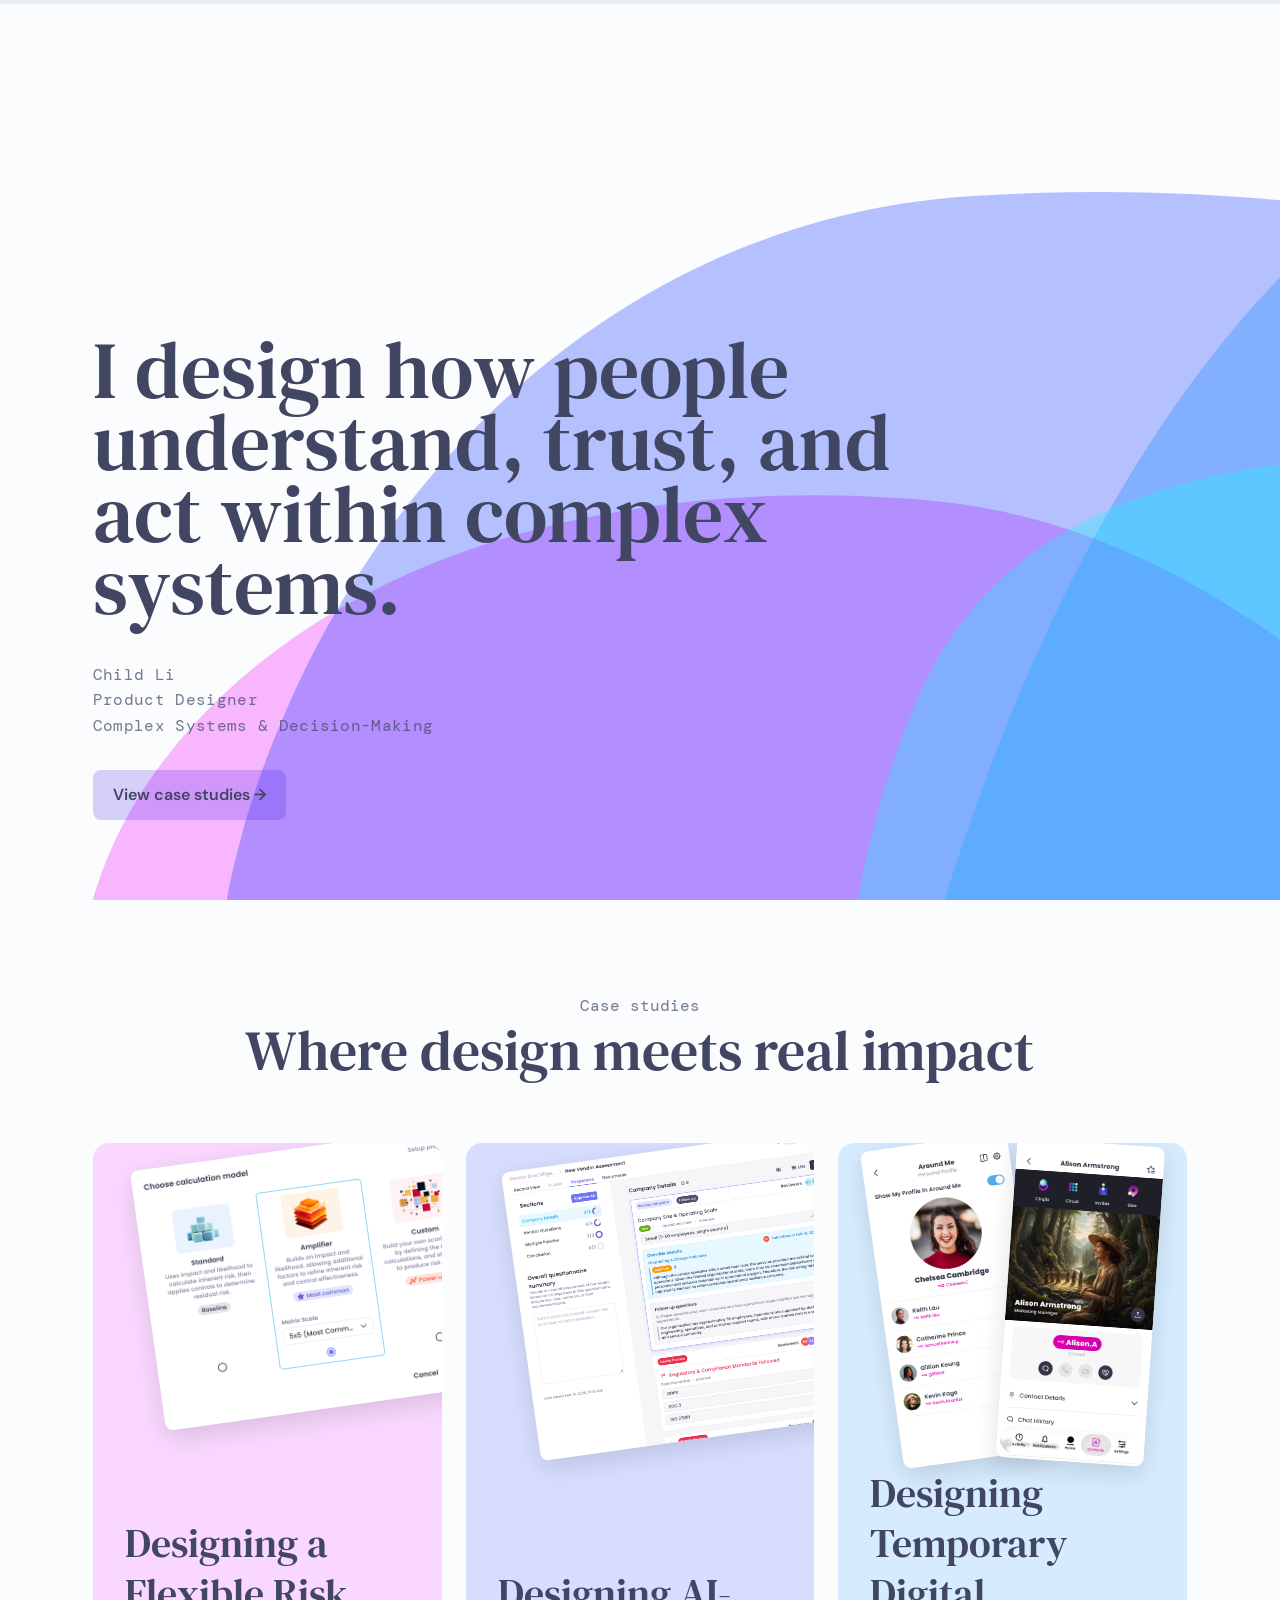
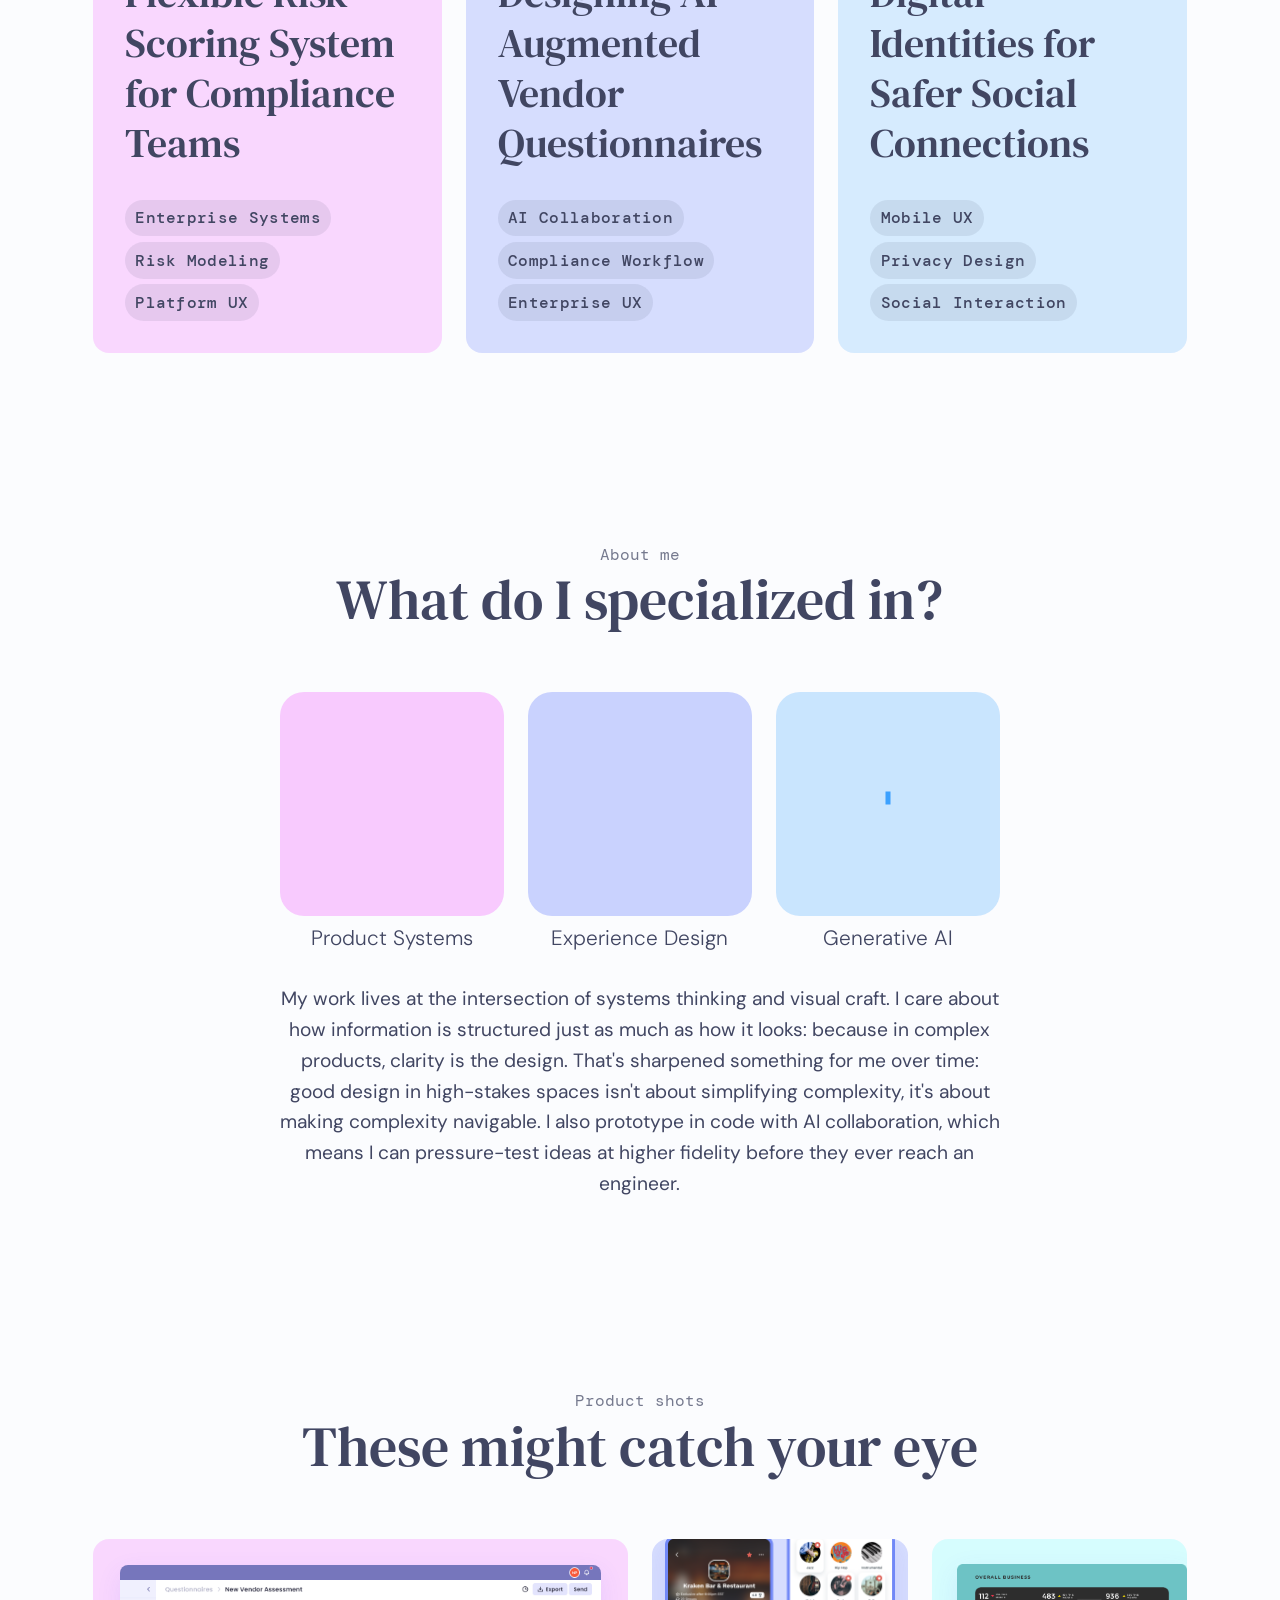
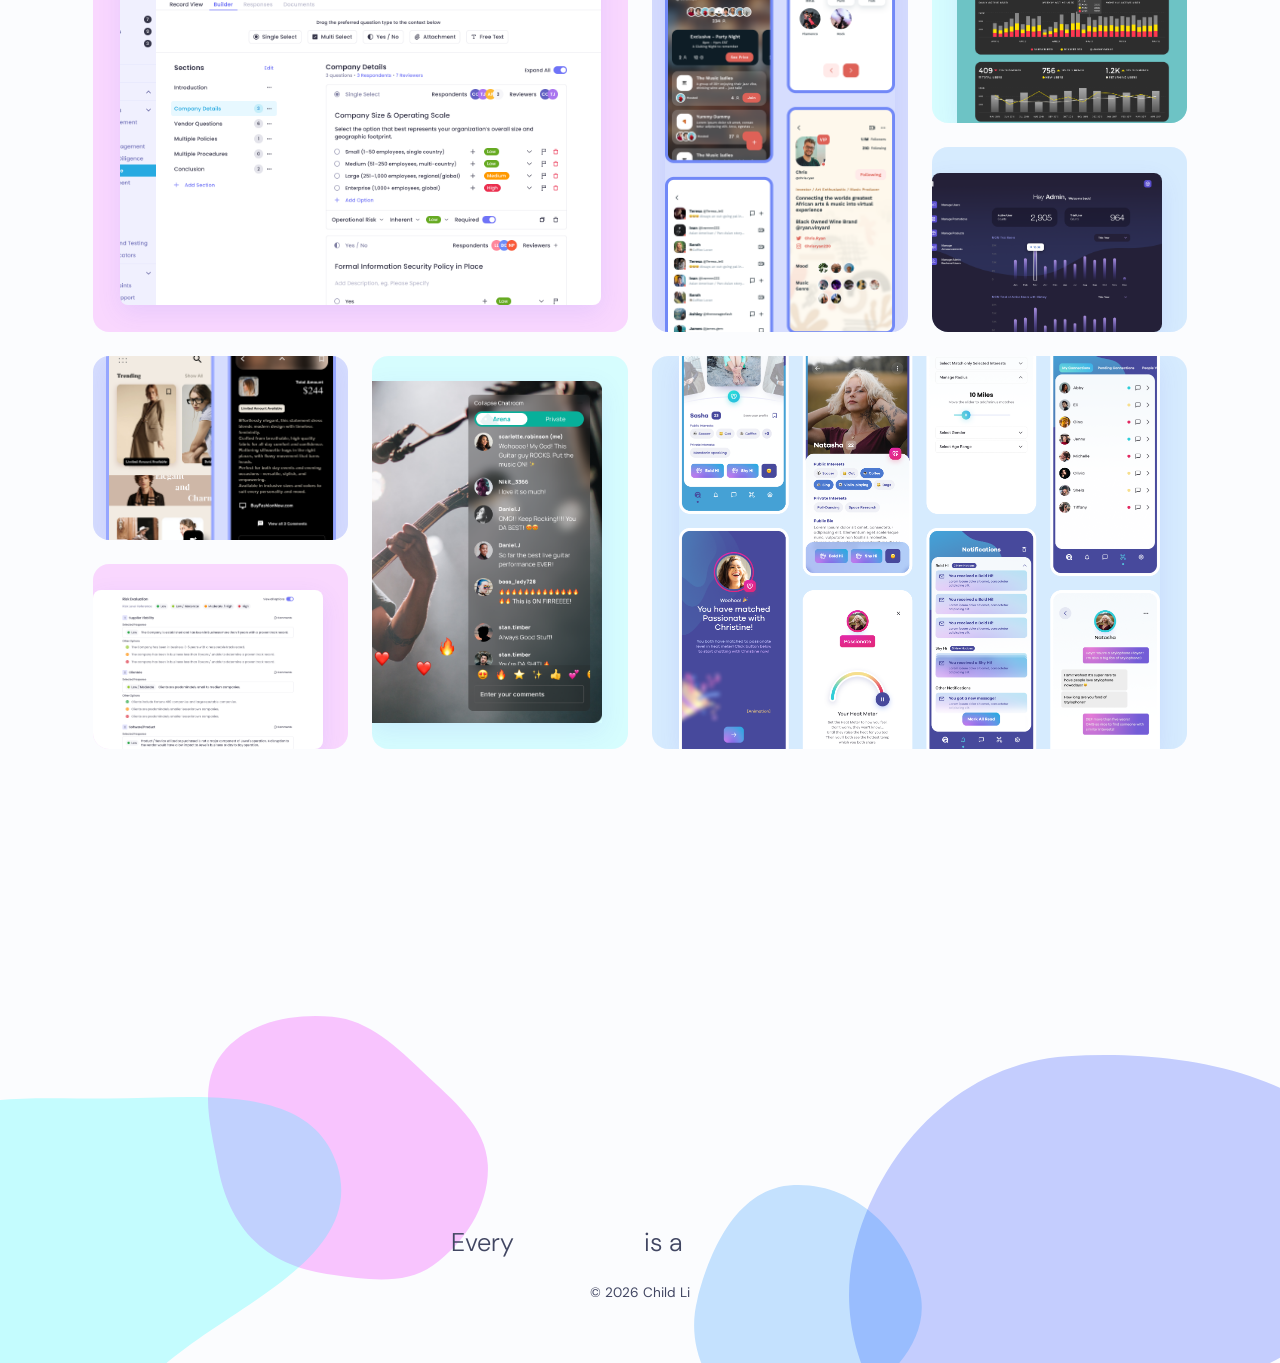
==== index.html @ aeb24cd0 "initial commit" ====
<!DOCTYPE html>
<html lang="en">
<head>
  <meta charset="UTF-8">
  <meta name="viewport" content="width=device-width, initial-scale=1.0">
  <title>Child Li • I design how people understand, trust, and act within complex systems</title>
  <link rel="preconnect" href="https://fonts.googleapis.com">
  <link rel="preconnect" href="https://fonts.gstatic.com" crossorigin>
  <link href="https://fonts.googleapis.com/css2?family=DM+Serif+Text:ital@0;1&family=DM+Mono:ital@0;1&family=DM+Sans:ital,wght@0,300;0,400;0,500;0,600;0,700;1,400&display=swap" rel="stylesheet">
  <link rel="stylesheet" href="css/styles.css">
</head>
<body>
  <div class="reading-progress" role="progressbar" aria-label="Page reading progress" aria-valuenow="0" aria-valuemin="0" aria-valuemax="100">
    <div class="reading-progress__bar"></div>
  </div>
  <main>
    <!-- Hero -->
    <section class="hero" id="hero">
      <canvas class="hero__bg" id="hero-bg" aria-hidden="true"></canvas>
      <div class="hero__content">
        <h1 class="hero__title">I design how people understand, trust, and act within complex systems.</h1>
        <p class="hero__subtitle">
          <span class="hero__subtitle-line">Child Li</span>
          <span class="hero__subtitle-line">Product Designer</span>
          <span class="hero__subtitle-line">Complex Systems & Decision-Making</span>
        </p>
        <a href="#case-studies" class="hero__cta">View case studies →</a>
      </div>
    </section>

    <!-- Case Studies -->
    <section class="case-studies" id="case-studies">
      <div class="section-header">
        <h6 class="section-header__eyebrow">Case studies</h6>
        <h2 class="section-header__title">Where design meets real impact</h2>
      </div>
      <div class="case-studies__grid">
        <article class="case-card">
          <a href="case-study-1.html" class="case-card__link">
            <div class="case-card__media">
              <div class="case-card__mock">
                <img src="images/case-study/project-1.png" alt="Risk Scoring System project" />
                <span class="placeholder">Project 1</span>
              </div>
            </div>
            <div class="case-card__content">
              <h3 class="case-card__title">Designing a Flexible Risk Scoring System for Compliance Teams</h3>
              <div class="case-card__signals">
                <span class="case-card__signal">Enterprise Systems</span>
                <span class="case-card__signal">Risk Modeling</span>
                <span class="case-card__signal">Platform UX</span>
              </div>
            </div>
          </a>
        </article>
        <article class="case-card">
          <a href="case-study-2.html" class="case-card__link">
            <div class="case-card__media">
              <div class="case-card__mock">
                <img src="images/case-study/project-2.png?v=2" alt="AI-Augmented Vendor Questionnaires project" />
                <span class="placeholder">Project 2</span>
              </div>
            </div>
            <div class="case-card__content">
              <h3 class="case-card__title">Designing AI-Augmented Vendor Questionnaires</h3>
              <div class="case-card__signals">
                <span class="case-card__signal">AI Collaboration</span>
                <span class="case-card__signal">Compliance Workflow</span>
                <span class="case-card__signal">Enterprise UX</span>
              </div>
            </div>
          </a>
        </article>
        <article class="case-card">
          <a href="case-study-3.html" class="case-card__link">
            <div class="case-card__media">
              <div class="case-card__mocks case-card__mocks--mobile">
                <div class="case-card__mock case-card__mock--mobile">
                  <img src="images/case-study/project-3a.png" alt="Mobile screen 1" />
                  <span class="placeholder">Screen 1</span>
                </div>
                <div class="case-card__mock case-card__mock--mobile">
                  <img src="images/case-study/project-3b.png" alt="Mobile screen 2" />
                  <span class="placeholder">Screen 2</span>
                </div>
              </div>
            </div>
            <div class="case-card__content">
              <h3 class="case-card__title">Designing Temporary Digital Identities for Safer Social Connections</h3>
              <div class="case-card__signals">
                <span class="case-card__signal">Mobile UX</span>
                <span class="case-card__signal">Privacy Design</span>
                <span class="case-card__signal">Social Interaction</span>
              </div>
            </div>
          </a>
        </article>
      </div>
    </section>

    <!-- About -->
    <section class="about" id="about">
      <div class="about__inner">
        <div class="section-header">
          <h6 class="section-header__eyebrow">About me</h6>
          <h2 class="section-header__title">What do I specialized in?</h2>
        </div>
        <div class="about__content">
          <ul class="about__specialties" role="list">
            <li class="about__specialty">
              <div class="about__specialty-box about__specialty-box--accent-1" aria-hidden="true"></div>
              <h6 class="about__specialty-title">Product Systems</h6>
            </li>
            <li class="about__specialty">
              <div class="about__specialty-box about__specialty-box--accent-2" aria-hidden="true"></div>
              <h6 class="about__specialty-title">Experience Design</h6>
            </li>
            <li class="about__specialty">
              <div class="about__specialty-box about__specialty-box--accent-3" aria-hidden="true">
                <svg class="about__tree" viewBox="0 0 224 224" fill="none" focusable="false" aria-hidden="true">
                  <path class="about__tree-branch about__tree-branch--tier-1" d="M112 210 L112 102" />
                  <path class="about__tree-branch about__tree-branch--tier-2" d="M112 178 L38 154" />
                  <path class="about__tree-branch about__tree-branch--tier-2" d="M112 178 L186 154" />
                  <path class="about__tree-branch about__tree-branch--tier-3" d="M112 167 L26 134" />
                  <path class="about__tree-branch about__tree-branch--tier-3" d="M112 167 L198 134" />
                  <path class="about__tree-branch about__tree-branch--tier-4" d="M112 156 L22 114" />
                  <path class="about__tree-branch about__tree-branch--tier-4" d="M112 156 L202 114" />
                  <path class="about__tree-branch about__tree-branch--tier-5" d="M112 146 L30 94" />
                  <path class="about__tree-branch about__tree-branch--tier-5" d="M112 146 L194 94" />
                  <path class="about__tree-branch about__tree-branch--tier-6" d="M112 136 L44 78" />
                  <path class="about__tree-branch about__tree-branch--tier-6" d="M112 136 L180 78" />
                  <path class="about__tree-branch about__tree-branch--tier-7" d="M112 126 L62 62" />
                  <path class="about__tree-branch about__tree-branch--tier-7" d="M112 126 L162 62" />
                  <path class="about__tree-branch about__tree-branch--tier-8" d="M112 116 L84 48" />
                  <path class="about__tree-branch about__tree-branch--tier-8" d="M112 116 L140 48" />
                  <path class="about__tree-branch about__tree-branch--tier-9" d="M112 112 L112 34" />
                  <path class="about__tree-branch about__tree-branch--twig-left" d="M70 124 L52 104" />
                  <path class="about__tree-branch about__tree-branch--twig-right" d="M154 124 L172 104" />
                  <path class="about__tree-branch about__tree-branch--twig-left" d="M58 103 L40 84" />
                  <path class="about__tree-branch about__tree-branch--twig-right" d="M166 103 L184 84" />
                  <path class="about__tree-branch about__tree-branch--twig-left" d="M90 86 L74 66" />
                  <path class="about__tree-branch about__tree-branch--twig-right" d="M134 86 L150 66" />
                  <path class="about__tree-branch about__tree-branch--twig-center" d="M112 74 L96 56" />
                  <path class="about__tree-branch about__tree-branch--twig-center" d="M112 74 L128 56" />
                </svg>
              </div>
              <h6 class="about__specialty-title">Generative AI</h6>
            </li>
          </ul>
          <div class="about__body">
            <p>My work lives at the intersection of systems thinking and visual craft. I care about how information is structured just as much as how it looks: because in complex products, clarity is the design. That's sharpened something for me over time: good design in high-stakes spaces isn't about simplifying complexity, it's about making complexity navigable. I also prototype in code with AI collaboration, which means I can pressure-test ideas at higher fidelity before they ever reach an engineer.</p>
          </div>
        </div>
      </div>
    </section>

    <!-- Bento grid -->
    <section class="bento" id="bento">
      <div class="section-header">
        <h6 class="section-header__eyebrow">Product shots</h6>
        <h2 class="section-header__title">These might catch your eye</h2>
      </div>
      <div class="bento__grid">
        <div class="bento__item bento__item--large bento__item--featured">
          <img src="images/product-shots/shot-1.png" alt="Product shot 1">
          <span class="placeholder">Work 1</span>
        </div>
        <div class="bento__item bento__item--tall">
          <img src="images/product-shots/shot-2.png" alt="Product shot 2">
          <span class="placeholder">Work 2</span>
        </div>
        <div class="bento__item">
          <img src="images/product-shots/shot-3.png" alt="Product shot 3">
          <span class="placeholder">Work 3</span>
        </div>
        <div class="bento__item">
          <img src="images/product-shots/shot-4.png" alt="Product shot 4">
          <span class="placeholder">Work 4</span>
        </div>
        <div class="bento__item">
          <img src="images/product-shots/shot-5.png" alt="Product shot 5">
          <span class="placeholder">Work 5</span>
        </div>
        <div class="bento__item">
          <img src="images/product-shots/shot-6.png" alt="Product shot 6">
          <span class="placeholder">Work 6</span>
        </div>
        <div class="bento__item bento__item--tall">
          <img src="images/product-shots/shot-7.png" alt="Product shot 7">
          <span class="placeholder">Work 7</span>
        </div>
        <div class="bento__item bento__item--large bento__item--rotated">
          <img src="images/product-shots/shot-8.png" alt="Product shot 8">
          <span class="placeholder">Work 8</span>
        </div>
      </div>
    </section>

    <!-- Contact -->
    <section class="contact" id="contact">
      <div class="contact__inner">
        <div class="section-header">
          <h6 class="section-header__eyebrow">Contact</h6>
          <h2 class="section-header__title">Let's get in touch</h2>
        </div>
        <div class="contact__links">
          <a href="mailto:childdddli@gmail.com" class="contact__link">Email</a>
          <a href="https://www.linkedin.com/in/childli" class="contact__link">LinkedIn</a>
        </div>
      </div>
    </section>
  </main>

  <footer class="site-footer">
    <div class="site-footer__spheres" aria-hidden="true">
      <span class="site-footer__sphere"></span>
      <span class="site-footer__sphere"></span>
      <span class="site-footer__sphere"></span>
      <span class="site-footer__sphere"></span>
    </div>
    <div class="site-footer__brand">
      <h5 class="site-footer__tagline" aria-label="Every detail is a decision">Every <span class="site-footer__tagline-detail">detail</span><span class="site-footer__tagline-bridge"> is a </span><span class="site-footer__tagline-decision">decision</span></h5>
      <p class="site-footer__copyright">© 2026 Child Li</p>
    </div>
  </footer>

  <script src="js/main.js"></script>
</body>
</html>
---- css/styles.css ----
/* --- Variables --- */
:root {
  --color-bg: #FBFCFE;
  --color-surface: #fff;
  --color-text: #414662;
  --color-text-muted: rgba(65, 70, 98, 0.72);
  --color-link: #3C1AE5;
  --color-accent: #3C1AE5;
  --color-accent-hover: #2e15b8;
  --color-border: #e8ecf4;
  /* Accent tints @ 15% for backgrounds / highlights */
  --color-accent-1: rgba(235, 0, 255, 0.15);
  --color-accent-2: rgba(0, 41, 255, 0.15);
  --color-accent-3: rgba(0, 133, 255, 0.15);
  --color-accent-4: rgba(0, 255, 255, 0.15);
  /* Solid accent colors for progress bar gradient (accent 1 → 2) */
  --color-accent-1-solid: #EB00FF;
  --color-accent-2-solid: #0029FF;
  --color-accent-3-solid: #0085FF;
  --color-accent-4-solid: #00ffff;
  --font-title: "DM Serif Text", Georgia, serif;
  --font-subtitle: "DM Mono", ui-monospace, monospace;
  --font-sans: "DM Sans", system-ui, sans-serif;
  --space-xs: 0.5rem;
  --space-sm: 1rem;
  --space-md: 1.5rem;
  --space-lg: 2rem;
  --space-xl: 2rem;
  --space-2xl: 4rem;
  --space-3xl: 6rem;
  --radius: 8px;
  --radius-lg: 16px;
  --bento-gap: 1.5rem; /* 24px at 16px root, scales with font size */
  --max-width: 72rem;
  /* Typography scale */
  --text-h1: 5em;
  --text-h2: 4.4em;
  --text-h3: 3.5em;
  --text-h4: 2.4em;
  --text-h5: 1.6em;
  --text-h6: 1.2em;
  --text-p: 1em;
}

/* --- Base --- */
*, *::before, *::after { box-sizing: border-box; }
html {
  scroll-behavior: smooth;
  overflow-x: clip;
  margin: 0;
  padding: 0;
}
body {
  margin: 0;
  padding: 0;
  overflow-x: clip;
  max-width: 100%;
  font-family: var(--font-sans);
  font-size: 1rem;
  line-height: 1.6;
  color: var(--color-text);
  background: var(--color-bg);
}
@supports not (overflow: clip) {
  html,
  body {
    overflow-x: hidden;
  }
}

/* Reading progress bar — fixed at top, gradient accent 1 → 2 */
.reading-progress {
  position: fixed;
  top: 0;
  left: 0;
  right: 0;
  height: 4px;
  z-index: 9999;
  background: var(--color-border);
}
.reading-progress__bar {
  height: 100%;
  width: 0%;
  background: linear-gradient(90deg, var(--color-accent-1-solid), var(--color-accent-2-solid));
  transition: width 0.8s ease-out;
}

img { max-width: 100%; height: auto; display: block; }
a { color: var(--color-link); text-decoration: none; }

h1 { font-family: var(--font-title); font-size: var(--text-h1); font-weight: 400; line-height: 0.9em; }
h2 { font-family: var(--font-title); font-size: var(--text-h2); font-weight: 400; line-height: 1em; }
h3 { font-family: var(--font-title); font-size: var(--text-h3); font-weight: 400; line-height: 1em; }
h4 { font-family: var(--font-title); font-size: var(--text-h4); font-weight: 400; line-height: 1.1em; }
h5 { font-family: var(--font-title); font-size: var(--text-h5); font-weight: 400; line-height: 1.1em; }
h6 { font-family: var(--font-title); font-size: var(--text-h6); font-weight: 400; line-height: 1.2em; }
p { font-family: var(--font-sans); font-size: 1em; }

/* --- Section shared --- */
section {
  padding: var(--space-3xl) var(--space-lg);
  max-width: var(--max-width);
  margin: 0 auto;
}

/* Home page: section content animates into view on scroll */
body:not(.page-case-study) main > section:not(.hero) {
  opacity: 0;
  transform: translateY(1.5rem);
  transition: opacity 0.8s ease-out, transform 0.8s ease-out;
}
body:not(.page-case-study) main > section:not(.hero).section--in-view {
  opacity: 1;
  transform: translateY(0);
}

.section-title {
  margin: 0 0 var(--space-xl);
}

/* --- Section header (reusable: eyebrow + title) --- */
.section-header {
  width: 90%;
  max-width: 1600px;
  margin-left: auto;
  margin-right: auto;
  margin-bottom: var(--space-2xl);
}
.section-header__eyebrow {
  font-family: var(--font-subtitle);
  font-size: 16px;
  font-weight: 400;
  color: var(--color-text-muted);
  margin: 0 0 8px;
  text-align: center;
}
.section-header__title {
  font-family: var(--font-title);
  font-size: var(--text-h3);
  font-weight: 400;
  margin: 0 0 4px;
  text-align: center;
  color: var(--color-text);
}
.section-header__subtitle {
  font-family: var(--font-sans);
  font-size: 1rem;
  font-weight: 400;
  color: var(--color-text);
  margin: 0;
  text-align: center;
}
.about__inner .section-header,
.contact__inner .section-header {
  width: 100%;
  max-width: none;
}

/* --- Hero --- */
.hero {
  position: relative;
  min-height: 100vh;
  display: flex;
  flex-direction: column;
  justify-content: flex-end;
  align-items: flex-start;
  padding: 80px var(--space-lg);
  margin: 0;
  max-width: none;
  background: var(--color-bg);
  overflow: hidden;
}
.hero__bg {
  position: absolute;
  inset: 0;
  width: 100%;
  height: 100%;
  z-index: 0;
  pointer-events: none;
}
.hero__content {
  position: relative;
  z-index: 1;
  width: 90%;
  max-width: 1600px;
  margin: 0 auto;
  vertical-align: bottom;
}

@keyframes hero-reveal {
  from {
    opacity: 0;
    transform: translateY(40px);
  }
  to {
    opacity: 1;
    transform: translateY(0);
  }
}

/* CTA: opacity only so hover translateY still works */
@keyframes hero-cta-reveal {
  from {
    opacity: 0;
  }
  to {
    opacity: 1;
  }
}

.hero__title {
  margin: 0 0 40px;
  max-width: 840px;
  width: 100%;
  color: var(--color-text);
  animation: hero-reveal 0.8s ease both;
  animation-delay: 0.15s;
}
.hero__subtitle {
  font-family: var(--font-subtitle);
  font-size: 1rem;
  font-weight: 400;
  color: var(--color-text-muted);
  margin: 0 0 var(--space-xl);
  letter-spacing: 0.02em;
}
.hero__subtitle-line {
  display: block;
  animation: hero-reveal 0.8s ease both;
}
.hero__subtitle-line:nth-child(1) { animation-delay: 0.45s; }
.hero__subtitle-line:nth-child(2) { animation-delay: 0.6s; }
.hero__subtitle-line:nth-child(3) { animation-delay: 0.75s; }
.hero__cta,
.hero__cta:visited {
  display: inline-block;
  font-weight: 600;
  color: var(--color-text);
  background: color-mix(in srgb, var(--color-link) 20%, transparent);
  padding: 12px 20px;
  border-radius: var(--radius);
  animation: none;
  transition:
    opacity 0.8s ease,
    background-color 0.3s,
    color 0.3s,
    box-shadow 0.3s ease,
    transform 0.3s ease;
}
body:not(.page-case-study) .hero .hero__cta,
body:not(.page-case-study) .hero .hero__cta:visited {
  animation: hero-cta-reveal 0.8s ease both;
  animation-delay: 0.95s;
}
.hero__cta:hover,
.hero__cta:focus-visible {
  background: var(--color-link);
  color: #fff;
  box-shadow: 0 8px 24px rgba(60, 26, 229, 0.12);
  transform: translateY(-4px);
}

@media (prefers-reduced-motion: reduce) {
  .hero__title,
  .hero__subtitle-line,
  body:not(.page-case-study) .hero .hero__cta,
  body:not(.page-case-study) .hero .hero__cta:visited {
    animation-duration: 0.01ms !important;
    animation-delay: 0s !important;
  }
  body:not(.page-case-study) .hero .hero__cta,
  body:not(.page-case-study) .hero .hero__cta:visited {
    opacity: 1;
  }
  .page-case-study .site-footer-actions .hero__cta,
  .page-case-study .site-footer-actions .hero__cta:visited {
    opacity: 1;
    transition-duration: 0.01ms;
  }
}

/* --- Case Studies (dark section, tilted mocks, pill tags) --- */
.case-studies {
  min-height: 100vh;
  max-width: none;
  margin: 0;
  width: 100%;
  background: var(--color-bg);
  padding: var(--space-3xl) var(--space-lg);
}
.case-studies__grid {
  width: 90%;
  max-width: 1600px;
  margin-left: auto;
  margin-right: auto;
  height: 90vh;
  display: grid;
  gap: 1.5rem; /* 24px at 16px root, scales with font size */
  grid-template-columns: 1fr;
  grid-auto-rows: 1fr;
}
@media (min-width: 48rem) {
  .case-studies__grid { grid-template-columns: repeat(3, 1fr); }
}
.case-card {
  display: flex;
  width: 100%;
  min-height: 0; /* allow card to respect grid row height */
}
.case-card__link {
  display: flex;
  flex-direction: column;
  height: 100%;
  border-radius: var(--radius-lg);
  overflow: hidden;
  transition: background-color 0.3s, color 0.3s, box-shadow 0.3s ease, transform 0.3s ease;
}
/* Card 1: accent 1 | Card 2: accent 2 | Card 3: accent 3 */
.case-studies__grid .case-card:nth-child(1) .case-card__link {
  background: var(--color-accent-1);
}
.case-studies__grid .case-card:nth-child(2) .case-card__link {
  background: var(--color-accent-2);
}
.case-studies__grid .case-card:nth-child(3) .case-card__link {
  background: var(--color-accent-3);
}
.case-studies__grid .case-card:nth-child(1) .case-card__link:hover {
  background: rgba(235, 0, 255, 0.8);
  box-shadow: 0 8px 24px rgba(235, 0, 255, 0.12);
  transform: translateY(-4px);
}
.case-studies__grid .case-card:nth-child(2) .case-card__link:hover {
  background: rgba(0, 41, 255, 0.8);
  box-shadow: 0 8px 24px rgba(0, 41, 255, 0.12);
  transform: translateY(-4px);
}
.case-studies__grid .case-card:nth-child(3) .case-card__link:hover {
  background: rgba(0, 133, 255, 0.8);
  box-shadow: 0 8px 24px rgba(0, 133, 255, 0.12);
  transform: translateY(-4px);
}
.case-card__link .case-card__title {
  color: var(--color-text);
  transition: color 0.3s;
}
.case-card__link:hover .case-card__title {
  color: #fff;
}
/* Media area: room for tilted mock */
.case-card__media {
  position: relative;
  width: 100%;
  height: 30%;
  min-height: 0;
  padding: 0;
  display: flex;
  align-items: flex-start;
  justify-content: flex-start;
  flex-shrink: 0;
  overflow: visible;
  vertical-align: bottom;
}
.case-card__mock {
  position: relative;
  width: 100%;
  max-width: 100%;
  /* Card 1: 4:3 (default). Card 2 overridden below to 4:3.34. Card 3 uses .case-card__mock--mobile */
  aspect-ratio: 4 / 3;
  background: var(--color-border);
  border-radius: 8px;
  transform: rotate(-8deg) translateX(15%) translateY(4%);
  box-shadow: 0 8px 24px rgba(0, 0, 0, 0.12);
  overflow: hidden;
  display: flex;
  align-items: flex-start;
  justify-content: flex-start;
  transition: transform 0.3s ease;
}
/* Card 2 only: 4:3.34 ratio */
.case-studies__grid .case-card:nth-of-type(2) .case-card__mock {
  aspect-ratio: 4 / 3.34;
}
.case-card__link:hover .case-card__mock {
  transform: rotate(-4deg) translateX(15%) translateY(4%);
}
.case-card__mock img {
  width: 100%;
  height: 100%;
  object-fit: cover;
  display: block;
}
.case-card__mock .placeholder {
  font-family: var(--font-subtitle);
  font-size: 0.85rem;
  color: var(--color-text-muted);
}
.case-card__media:has(.case-card__mock img) .case-card__mock .placeholder { display: none; }

/* Project 3: two mobile mocks side by side */
.case-card__mocks {
  display: flex;
  align-items: flex-end;
  justify-content: center;
  gap: 0.75rem;
  width: 100%;
  height: 100%;
  padding: 0;
}
.case-card__mocks--mobile {
  padding-top: 3.5rem;
}
.case-card__mock--mobile {
  height: 20rem;
  width: auto;
  aspect-ratio: 414 / 896; /* match project-3a / project-3b image ratio */
  flex-shrink: 0;
  transform: rotate(-8deg) translateX(8%) translateY(24%);
}
.case-card__mock--mobile:last-child {
  transform: rotate(4deg) translateX(-5%) translateY(24%);
}
.case-card__link:hover .case-card__mock--mobile {
  transform: rotate(-4deg) translateX(8%) translateY(24%);
}
.case-card__link:hover .case-card__mock--mobile:last-child {
  transform: rotate(2deg) translateX(-5%) translateY(24%);
}

/* Content: title then pill signals */
.case-card__content {
  display: flex;
  flex-direction: column;
  justify-content: flex-end;
  gap: var(--space-lg);
  padding: var(--space-lg);
  height: 70%;
  min-height: 0;
  box-sizing: content-box;
}

/* Tablet & mobile: hide media, content fills the card */
@media (max-width: 48rem) {
  .case-studies__grid {
    height: auto;
    grid-auto-rows: auto;
  }
  .case-studies__grid .case-card {
    min-height: auto;
  }
  .case-studies__grid .case-card__link {
    height: auto;
  }
  .case-studies__grid .case-card__media {
    display: none;
  }
  .case-studies__grid .case-card__content {
    height: auto;
    flex: none;
    min-height: auto;
    justify-content: flex-start;
    overflow: visible;
  }
}

.case-card__title {
  font-family: var(--font-title);
  font-size: 2.5em;
  font-weight: 400;
  line-height: 1.25;
  margin: 0;
  color: var(--color-text);
}
.case-card__signals {
  display: flex;
  flex-direction: column;
  align-items: flex-start;
  gap: 0.35rem;
}
.case-card__signal {
  display: inline-block;
  font-family: var(--font-subtitle); /* DM Mono */
  font-size: 16px; /* match section-header__eyebrow */
  font-weight: 500;
  letter-spacing: 0.02em;
  padding: 0.35rem 0.65rem;
  background: rgba(65, 70, 98, 0.1); /* 10% of primary text color */
  color: var(--color-text);
  border-radius: 999px;
  transition: color 0.8s, background-color 0.8s;
}
.case-card__link:hover .case-card__signal {
  color: #fff;
  background: rgba(255, 255, 255, 0.1); /* 10% white */
}
.case-card__signal + .case-card__signal::before { display: none; }

/* --- About (full-width section, content 90% / 1600px) --- */
.about {
  max-width: none;
  width: 100%;
  margin: 0;
  background: var(--color-bg);
}
.about__inner {
  width: 90%;
  max-width: 1600px;
  margin-left: auto;
  margin-right: auto;
  text-align: center;
}
.about__content {
  width: 100%;
  max-width: 720px;
  margin-left: auto;
  margin-right: auto;
}
.about__specialties {
  list-style: none;
  padding: 0;
  margin: 0 0 var(--space-lg);
  display: grid;
  grid-template-columns: repeat(3, minmax(0, 1fr));
  gap: var(--space-md);
  text-align: center;
}
.about__specialty {
  margin: 0;
  display: flex;
  flex-direction: column;
  align-items: center;
  gap: 8px;
}
.about__specialty-box {
  width: 100%;
  aspect-ratio: 1 / 1;
  border-radius: 24px;
  position: relative;
  overflow: hidden;
}
/* --- Specialty box decorative patterns (5–10s loops, aria-hidden parents) --- */
.about__specialty-box--accent-1 {
  background: color-mix(in srgb, var(--color-accent-1-solid) 20%, transparent);
}
/* Organised grid: mini squares linked by shared edges */
@property --about-reveal {
  syntax: "<percentage>";
  inherits: false;
  initial-value: 0%;
}
.about__specialty-box--accent-1::before {
  content: "";
  position: absolute;
  inset: 0;
  pointer-events: none;
  --line-1: color-mix(in srgb, var(--color-accent-1-solid) 50%, transparent);
  --line-2: color-mix(in srgb, var(--color-accent-1-solid) 50%, transparent);
  --line-3: color-mix(in srgb, var(--color-accent-1-solid) 50%, transparent);
  background-image:
    linear-gradient(var(--line-1) 1px, transparent 1px),
    linear-gradient(90deg, var(--line-1) 1px, transparent 1px),
    linear-gradient(var(--line-2) 5px, transparent 5px),
    linear-gradient(90deg, var(--line-2) 5px, transparent 5px),
    linear-gradient(var(--line-3) 5px, transparent 5px),
    linear-gradient(90deg, var(--line-3) 5px, transparent 5px);
  background-size:
    28px 28px, 28px 28px,
    56px 56px, 56px 56px,
    84px 84px, 84px 84px;
  background-position: center;
  opacity: 0.95;
  -webkit-mask-image: radial-gradient(
    circle at center,
    #000 0 var(--about-reveal),
    transparent calc(var(--about-reveal) + 1%)
  );
  mask-image: radial-gradient(
    circle at center,
    #000 0 var(--about-reveal),
    transparent calc(var(--about-reveal) + 1%)
  );
  animation: about-pattern-squares-center-out 7.5s cubic-bezier(0.22, 0.61, 0.36, 1) infinite;
}
@keyframes about-pattern-squares-center-out {
  0% {
    --about-reveal: 0%;
    opacity: 0.95;
  }
  58% {
    --about-reveal: 115%;
  }
  76% {
    --about-reveal: 140%;
  }
  82% {
    --about-reveal: 140%;
  }
  100% {
    --about-reveal: 0%;
    opacity: 0.95;
  }
}
.about__specialty-box--accent-2 {
  background: color-mix(in srgb, var(--color-accent-2-solid) 20%, transparent);
}
.about__specialty-box--accent-2 {
  isolation: isolate;
}
.about__specialty-box--accent-2::before {
  content: none;
}
.about__burst-particle {
  position: absolute;
  left: 50%;
  top: 50%;
  width: var(--size, 4px);
  height: var(--size, 4px);
  margin-left: calc(var(--size, 4px) * -0.5);
  margin-top: calc(var(--size, 4px) * -0.5);
  border-radius: 50%;
  pointer-events: none;
  opacity: 0;
  background: color-mix(in srgb, var(--color-accent-2-solid) var(--tone, 82%), transparent);
  transform: translate(0, 0) scale(0.24);
  will-change: transform, opacity;
  animation: about-particle-burst var(--dur, 3s) ease-out var(--delay, 0s) infinite;
}
@keyframes about-particle-burst {
  0% {
    transform: translate(0, 0) scale(0.24);
    opacity: 0;
  }
  10% {
    opacity: 0.98;
  }
  100% {
    transform: translate(var(--dx, 0px), var(--dy, 0px)) scale(var(--scale-end, 1));
    opacity: 0;
  }
}
.about__specialty-box--accent-3 {
  background: color-mix(in srgb, var(--color-accent-3-solid) 20%, transparent);
  overflow: hidden;
  z-index: 1;
}
/* Generative AI: symmetric tree drawn branch-by-branch */
.about__tree {
  position: absolute;
  inset: 0;
  width: 100%;
  height: 100%;
  pointer-events: none;
}
.about__tree-branch {
  stroke: color-mix(in srgb, var(--color-accent-3-solid) 70%, transparent);
  stroke-width: 5;
  stroke-linecap: square;
  stroke-linejoin: miter;
  vector-effect: non-scaling-stroke;
  pathLength: 100;
  stroke-dasharray: 100;
  stroke-dashoffset: 100;
  animation: about-tree-draw 5.2s cubic-bezier(0.44, 0.04, 0.2, 1) infinite;
}
.about__tree-branch--tier-1 { animation-delay: 0s; }
.about__tree-branch--tier-2 { animation-delay: 0.42s; }
.about__tree-branch--tier-3 { animation-delay: 0.64s; }
.about__tree-branch--tier-4 { animation-delay: 0.86s; }
.about__tree-branch--tier-5 { animation-delay: 1.08s; }
.about__tree-branch--tier-6 { animation-delay: 1.3s; }
.about__tree-branch--tier-7 { animation-delay: 1.52s; }
.about__tree-branch--tier-8 { animation-delay: 1.74s; }
.about__tree-branch--tier-9 { animation-delay: 1.94s; }
.about__tree-branch--twig-left,
.about__tree-branch--twig-right,
.about__tree-branch--twig-center { animation-delay: 2.1s; }
@keyframes about-tree-draw {
  0% {
    stroke-dashoffset: 100;
    opacity: 0;
  }
  8% {
    opacity: 1;
  }
  28%,
  82% {
    stroke-dashoffset: 0;
    opacity: 1;
  }
  100% {
    stroke-dashoffset: 0;
    opacity: 0.12;
  }
}
@media (prefers-reduced-motion: reduce) {
  .about__specialty-box--accent-1::before,
  .about__specialty-box--accent-2::before {
    animation: none;
    opacity: 0.65;
  }
  .about__specialty-box--accent-1::before {
    --about-reveal: 140%;
  }
  .about__specialty-box--accent-2::before {
    opacity: 0;
  }
  .about__burst-particle {
    animation: none;
    opacity: 0;
  }
  .about__tree-branch {
    animation: none !important;
    stroke-dashoffset: 0;
    opacity: 0.85;
  }
}
.about__specialty-title {
  font-family: var(--font-sans);
  font-size: 1.3rem;
  font-weight: 300;
  line-height: 1.35;
  color: var(--color-text);
  margin: 0;
}
/* Tablet & mobile: one column; each specialty is image left, title right */
@media (max-width: 48rem) {
  .about__specialties {
    grid-template-columns: 1fr;
    gap: var(--space-lg);
    text-align: left;
  }
  .about__specialty {
    flex-direction: row;
    align-items: center;
    justify-content: flex-start;
    gap: var(--space-md);
  }
  .about__specialty-box {
    flex: 0 0 clamp(4.25rem, 20vw, 6.25rem);
    width: clamp(4.25rem, 20vw, 6.25rem);
  }
  .about__specialty-title {
    flex: 1;
    min-width: 0;
    text-align: left;
  }
}
.about__body { color: var(--color-text); }
.about__body p { font-family: var(--font-sans); font-size: 1.2rem; margin: 0 0 var(--space-sm); }
.about__body p:last-child { margin-bottom: 0; }

/* --- Bento (full-width section, content 90% / 1600px) --- */
.bento {
  max-width: none;
  width: 100%;
  margin: 0;
}
.bento .section-header,
.bento__grid {
  width: 90%;
  max-width: 1600px;
  margin-left: auto;
  margin-right: auto;
}
.bento__grid {
  display: grid;
  gap: var(--bento-gap);
  grid-template-columns: repeat(2, 1fr);
  grid-template-rows: repeat(8, 1fr);
}
/* Scroll-in: cells start hidden and animate in when grid enters viewport */
.bento__grid .bento__item {
  opacity: 0;
  transform: translateY(24px);
  transition: opacity 0.8s ease-out, transform 0.8s ease-out, background 0.3s ease;
}
/* Delay only for scroll-in (opacity, transform); background always 0 for instant hover */
.bento__grid--in-view .bento__item:nth-child(1) { opacity: 1; transform: translateY(0); transition-delay: 0ms 0ms 0ms; }
.bento__grid--in-view .bento__item:nth-child(2) { opacity: 1; transform: translateY(0); transition-delay: 70ms 70ms 0ms; }
.bento__grid--in-view .bento__item:nth-child(3) { opacity: 1; transform: translateY(0); transition-delay: 140ms 140ms 0ms; }
.bento__grid--in-view .bento__item:nth-child(4) { opacity: 1; transform: translateY(0); transition-delay: 210ms 210ms 0ms; }
.bento__grid--in-view .bento__item:nth-child(5) { opacity: 1; transform: translateY(0); transition-delay: 280ms 280ms 0ms; }
.bento__grid--in-view .bento__item:nth-child(6) { opacity: 1; transform: translateY(0); transition-delay: 350ms 350ms 0ms; }
.bento__grid--in-view .bento__item:nth-child(7) { opacity: 1; transform: translateY(0); transition-delay: 420ms 420ms 0ms; }
.bento__grid--in-view .bento__item:nth-child(8) { opacity: 1; transform: translateY(0); transition-delay: 490ms 490ms 0ms; }
/* Tablet/mobile: 2–4 = tall left, two stacked right; 5–6 = small left stacked, 7 = tall right */
@media (max-width: 47.9375rem) {
  .bento__grid {
    /* 8 rows in 4 pairs: cell 1, group 2-4, group 5-7, cell 8 — each pair min 320px */
    grid-template-rows: repeat(8, minmax(160px, auto));
  }
  .bento__grid .bento__item:nth-child(1) { grid-column: 1 / span 2; grid-row: 1 / span 2; }
  .bento__grid .bento__item:nth-child(2) { grid-column: 1; grid-row: 3 / span 2; }
  .bento__grid .bento__item:nth-child(3) { grid-column: 2; grid-row: 3; }
  .bento__grid .bento__item:nth-child(4) { grid-column: 2; grid-row: 4; }
  .bento__grid .bento__item:nth-child(5) { grid-column: 1; grid-row: 5; }
  .bento__grid .bento__item:nth-child(6) { grid-column: 1; grid-row: 6; }
  .bento__grid .bento__item:nth-child(7) { grid-column: 2; grid-row: 5 / span 2; }
  .bento__grid .bento__item:nth-child(8) { grid-column: 1 / span 2; grid-row: 7 / span 2; }
}
@media (min-width: 48rem) {
  .bento__grid {
    grid-template-columns: repeat(4, 1fr);
    grid-template-rows: repeat(4, 1fr);
    height: 90vh;
    gap: var(--bento-gap);
  }
  /* Desktop: 6 below 5, 7 next to 5&6, 8 below 2&4 */
  .bento__grid .bento__item:nth-child(1) { grid-column: 1 / span 2; grid-row: 1 / span 2; }
  .bento__grid .bento__item:nth-child(2) { grid-column: 3; grid-row: 1 / span 2; }
  .bento__grid .bento__item:nth-child(3) { grid-column: 4; grid-row: 1; }
  .bento__grid .bento__item:nth-child(4) { grid-column: 4; grid-row: 2; }
  .bento__grid .bento__item:nth-child(5) { grid-column: 1; grid-row: 3; }
  .bento__grid .bento__item:nth-child(6) { grid-column: 1; grid-row: 4; }
  .bento__grid .bento__item:nth-child(7) { grid-column: 2; grid-row: 3 / span 2; }
  .bento__grid .bento__item:nth-child(8) { grid-column: 3 / span 2; grid-row: 3 / span 2; }
}
.bento__item {
  border-radius: var(--radius-lg);
  background: var(--color-border);
  display: flex;
  align-items: center;
  justify-content: center;
  overflow: hidden;
}
.bento__item:nth-child(6n + 1) { background: var(--color-accent-1); }
.bento__item:nth-child(6n + 2) { background: var(--color-accent-2); }
.bento__item:nth-child(6n + 3) { background: var(--color-accent-3); }
.bento__item:nth-child(6n + 4) { background: var(--color-accent-4); }
.bento__item:nth-child(6n + 5) { background: var(--color-accent-1); }
.bento__item:nth-child(6n + 6) { background: var(--color-accent-2); }
/* Bento cells 1–8: explicit accent overrides */
.bento__item:nth-child(1) { background: var(--color-accent-1); }
.bento__item:nth-child(2) { background: var(--color-accent-2); }
.bento__item:nth-child(3) { background: var(--color-accent-4); }
.bento__item:nth-child(4) { background: var(--color-accent-3); }
.bento__item:nth-child(5) { background: var(--color-accent-2); }
.bento__item:nth-child(6) { background: var(--color-accent-1); }
.bento__item:nth-child(7) { background: var(--color-accent-4); }
.bento__item:nth-child(8) { background: var(--color-accent-4); }
/* Hover: pump background to 0.8 opacity, rotate image 2deg — both 0.3s, no delay */
.bento__item:hover {
  cursor: pointer;
  transition: opacity 0.8s ease-out, transform 0.8s ease-out, background 0.3s ease;
  transition-delay: 0;
}
.bento__item:nth-child(1):hover { background: rgba(235, 0, 255, 0.8); }
.bento__item:nth-child(2):hover { background: rgba(0, 41, 255, 0.8); }
.bento__item:nth-child(3):hover { background: rgba(0, 255, 255, 0.8); }
.bento__item:nth-child(4):hover { background: rgba(0, 133, 255, 0.8); }
.bento__item:nth-child(5):hover { background: rgba(0, 41, 255, 0.8); }
.bento__item:nth-child(6):hover { background: rgba(235, 0, 255, 0.8); }
.bento__item:nth-child(7):hover { background: rgba(0, 255, 255, 0.8); }
.bento__item:nth-child(8):hover { background: rgba(0, 133, 255, 0.8); }
.bento__item .placeholder {
  font-size: 0.85rem;
  color: var(--color-text);
}
/* Image inside cell: add <img src="..." alt="..."> and it fills the cell */
.bento__item img {
  width: 100%;
  height: 100%;
  object-fit: cover;
  box-shadow: 0 8px 24px 0 rgba(77, 74, 236, 0.10);
  display: block;
  transition: transform 0.3s ease;
}
.bento__item:hover img {
  transform: rotate(2deg);
}
.bento__item:has(img) .placeholder { display: none; }

/* Cell 1 (large featured, shot-1): inset, image top-right */
.bento__grid .bento__item:nth-child(1) {
  padding: 5%;
  box-sizing: border-box;
  align-items: flex-start;
  justify-content: flex-end;
}
.bento__grid .bento__item:nth-child(1) img {
  width: 100%;
  height: 100%;
  object-fit: cover;
  object-position: top right;
  border-radius: 8px;
}

/* Cell 2 (tall, shot-2): image width 90% */
.bento__grid .bento__item:nth-child(2) img {
  width: 90%;
}

/* Cell 3 (shot-3): top & left padding 10% */
.bento__grid .bento__item:nth-child(3) {
  padding: 10% 0 0 10%;
  box-sizing: border-box;
  align-items: flex-start;
  justify-content: flex-start;
}
.bento__grid .bento__item:nth-child(3) img {
  object-fit: cover;
  object-position: top left;
}

/* Cell 4 (shot-4): top & right padding 10%, fill + top-right anchor */
.bento__grid .bento__item:nth-child(4) {
  padding: 10% 10% 0 0;
  box-sizing: border-box;
  align-items: flex-start;
  justify-content: flex-end;
}
.bento__grid .bento__item:nth-child(4) img {
  width: 100%;
  height: 100%;
  object-fit: cover;
  object-position: top right;
  border-radius: 8px;
}

/* Cell 5 (shot-5): 90% width, top-aligned, 10% inset padding */
.bento__grid .bento__item:nth-child(5) {
  padding: 0;
  box-sizing: border-box;
  align-items: stretch;
  justify-content: center;
}
.bento__grid .bento__item:nth-child(5) img {
  width: 90%;
  height: 100%;
  object-fit: cover;
  object-position: center center;
  flex-shrink: 0;
}

/* Cell 6 (shot-6): top & right padding 15% */
.bento__grid .bento__item:nth-child(6) {
  padding: 10% 10% 0 0;
  box-sizing: border-box;
  align-items: flex-start;
  justify-content: center;
}
.bento__grid .bento__item:nth-child(6) img {
  border-radius: 8px;
  object-fit: cover;
  object-position: top center;
}

/* Cell 7 (tall, shot-7): padding top/right/bottom 5%, image center-right */
.bento__grid .bento__item:nth-child(7) {
  padding: 10% 10% 10% 0;
  box-sizing: border-box;
  align-items: center;
  justify-content: flex-end;
}
.bento__grid .bento__item:nth-child(7) img {
  width: 100%;
  height: 100%;
  object-fit: cover;
  object-position: right center;
}

/* Rotated tile: same as other cells — no tilt, centered, fill cell */
.bento__item--rotated img {
  width: 90%;
  height: 100%;
  object-fit: cover;
  object-position: center center;
  transform: none;
}
.bento__item--large.bento__item--rotated {
  background: var(--color-accent-3);
}
.bento__item--large {
  grid-column: span 2;
  grid-row: span 2;
}
/* Featured image placeholder (replace or add more cells later) */
.bento__item--featured {
  background-image: url('https://cdn.dribbble.com/userupload/16603108/file/original-d56d9d29a11f658b1da015356d19f254.jpg?resize=3200x2400&vertical=center');
  background-size: cover;
  background-position: center;
}
.bento__item--featured:has(img) {
  background-image: none;
}
.bento__item--featured .placeholder {
  color: rgba(255, 255, 255, 0.9);
  text-shadow: 0 1px 4px rgba(0, 0, 0, 0.4);
}
.bento__item--wide { grid-column: span 2; }
.bento__item--tall { grid-row: span 2; }
@media (min-width: 48rem) {
  .bento__item--large { grid-column: span 2; grid-row: span 2; }
  .bento__item--wide { grid-column: span 2; }
  .bento__item--tall { grid-row: span 2; }
}

/* --- Contact (full-width section, content 90% / 1600px) --- */
.contact {
  max-width: none;
  width: 100%;
  margin: 0;
  background: var(--color-bg);
  color: var(--color-text);
  padding: var(--space-2xl) var(--space-lg);
}
.contact .section-title { color: var(--color-text); }
.contact__text {
  font-family: var(--font-sans);
  font-size: 1em;
  margin: 0 0 var(--space-lg);
  max-width: 32ch;
  color: var(--color-text);
}
.contact__links {
  display: flex;
  flex-wrap: wrap;
  gap: 1rem;
  justify-content: center;
}
.contact__inner {
  width: 90%;
  max-width: 1600px;
  margin-left: auto;
  margin-right: auto;
  text-align: center;
}
.contact__link,
.contact__link:visited {
  display: inline-block;
  font-weight: 600;
  color: var(--color-text);
  background: color-mix(in srgb, var(--color-link) 20%, transparent);
  padding: 12px 20px;
  border-radius: var(--radius);
  transition:
    background-color 0.3s,
    color 0.3s,
    box-shadow 0.3s ease,
    transform 0.3s ease;
}
.contact__link:hover,
.contact__link:focus-visible {
  background: var(--color-link);
  color: #fff;
  box-shadow: 0 8px 24px rgba(60, 26, 229, 0.12);
  transform: translateY(-4px);
}

/* --- Footer --- */
.site-footer {
  position: relative;
  overflow: visible;
  padding: 60px var(--space-lg);
  margin-block-end: 0;
  color: var(--color-text);
  text-align: center;
  isolation: isolate;
}

/* Layer clips sphere geometry at footer bottom (fixes extra scroll) while
   extending above/sides so the same bleed as before stays visible. */
.site-footer__spheres {
  position: absolute;
  top: -12rem;
  left: -5rem;
  right: -5rem;
  bottom: 0;
  overflow: hidden;
  z-index: 0;
  pointer-events: none;
}

.site-footer__sphere {
  position: absolute;
  z-index: 0;
  width: var(--footer-sphere-size);
  height: var(--footer-sphere-size);
  background: color-mix(in srgb, var(--footer-sphere-color) 22%, transparent);
  -webkit-mask-image: var(--footer-blob-url);
  mask-image: var(--footer-blob-url);
  -webkit-mask-size: contain;
  mask-size: contain;
  -webkit-mask-repeat: no-repeat;
  mask-repeat: no-repeat;
  -webkit-mask-position: center;
  mask-position: center;
  will-change: transform;
}

.site-footer__sphere:nth-child(1) {
  --footer-sphere-size: 280px;
  --footer-sphere-color: var(--color-accent-1-solid);
  --footer-blob-url: url("../images/blobs/blob-1.svg");
  top: 8%;
  left: 20%;
  animation: footer-sphere-float-a 11s ease-in-out infinite;
}

.site-footer__sphere:nth-child(2) {
  --footer-sphere-size: 540px;
  --footer-sphere-color: var(--color-accent-2-solid);
  --footer-blob-url: url("../images/blobs/blob-2.svg");
  top: 6%;
  right: -2%;
  animation: footer-sphere-float-b 9.5s ease-in-out infinite;
  animation-delay: -2s;
}

.site-footer__sphere:nth-child(3) {
  --footer-sphere-size: 240px;
  --footer-sphere-color: var(--color-accent-3-solid);
  --footer-blob-url: url("../images/blobs/blob-3.svg");
  bottom: -16%;
  right: 30%;
  z-index: 1;
  animation: footer-sphere-float-c 10s ease-in-out infinite;
  animation-delay: -4s;
}

.site-footer__sphere:nth-child(4) {
  --footer-sphere-size: 480px;
  --footer-sphere-color: var(--color-accent-4-solid);
  --footer-blob-url: url("../images/blobs/blob-4.svg");
  top: 16%;
  left: -4%;
  animation: footer-sphere-float-d 12s ease-in-out infinite;
  animation-delay: -1s;
}

@keyframes footer-sphere-float-a {
  0%, 100% { transform: translate3d(0, 0, 0); }
  50% { transform: translate3d(14px, -20px, 0); }
}

@keyframes footer-sphere-float-b {
  0%, 100% { transform: translate3d(0, 0, 0); }
  50% { transform: translate3d(-18px, 12px, 0); }
}

@keyframes footer-sphere-float-c {
  0%, 100% { transform: translate3d(0, 0, 0); }
  50% { transform: translate3d(10px, 16px, 0); }
}

@keyframes footer-sphere-float-d {
  0%, 100% { transform: translate3d(0, 0, 0); }
  50% { transform: translate3d(-12px, -14px, 0); }
}

.site-footer__brand {
  position: relative;
  z-index: 1;
  display: flex;
  flex-direction: column;
  align-items: center;
  gap: 24px;
}

.site-footer__tagline {
  margin: 0;
  font-family: var(--font-sans);
  font-weight: 300;
  text-align: center;
}

.site-footer__tagline-detail {
  font-family: var(--font-subtitle);
  font-style: italic;
  color: var(--color-accent-1-solid);
  margin-left: 0.35em;
  display: inline-block;
  vertical-align: baseline;
}

.site-footer__tagline-bridge {
  display: inline;
  padding: 0 0.45em;
}

.site-footer__tagline-decision {
  font-family: var(--font-subtitle);
  font-style: italic;
  color: var(--color-accent-2-solid);
  display: inline-block;
  vertical-align: baseline;
}

.site-footer__tagline--animate-ready:not(.site-footer__tagline--in-view) .site-footer__tagline-detail,
.site-footer__tagline--animate-ready:not(.site-footer__tagline--in-view) .site-footer__tagline-decision {
  transform: translateY(10px);
  opacity: 0;
}

.site-footer__tagline--in-view .site-footer__tagline-detail {
  animation: site-footer__tagline-word-rise 1s ease 0s both;
}

.site-footer__tagline--in-view .site-footer__tagline-decision {
  animation: site-footer__tagline-word-rise 1s ease 0.5s both;
}

@keyframes site-footer__tagline-word-rise {
  from {
    transform: translateY(10px);
    opacity: 0;
  }
  to {
    transform: translateY(0);
    opacity: 1;
  }
}

@media (prefers-reduced-motion: reduce) {
  .site-footer__tagline--animate-ready:not(.site-footer__tagline--in-view) .site-footer__tagline-detail,
  .site-footer__tagline--animate-ready:not(.site-footer__tagline--in-view) .site-footer__tagline-decision {
    transform: none;
    opacity: 1;
  }

  .site-footer__tagline--in-view .site-footer__tagline-detail,
  .site-footer__tagline--in-view .site-footer__tagline-decision {
    animation: none;
  }
}

.site-footer__copyright {
  margin: 0;
  font-family: var(--font-sans);
  font-size: 0.85rem;
  text-align: center;
}

/* Above footer: case-study “Back to work” CTA — outside <footer> */
.page-case-study .site-footer-actions {
  text-align: center;
  padding: 40px var(--space-lg);
}
.page-case-study .site-footer-actions .hero__cta,
.page-case-study .site-footer-actions .hero__cta:visited {
  opacity: 0;
}
.page-case-study .site-footer-actions.site-footer-actions--in-view .hero__cta,
.page-case-study .site-footer-actions.site-footer-actions--in-view .hero__cta:visited {
  opacity: 1;
}
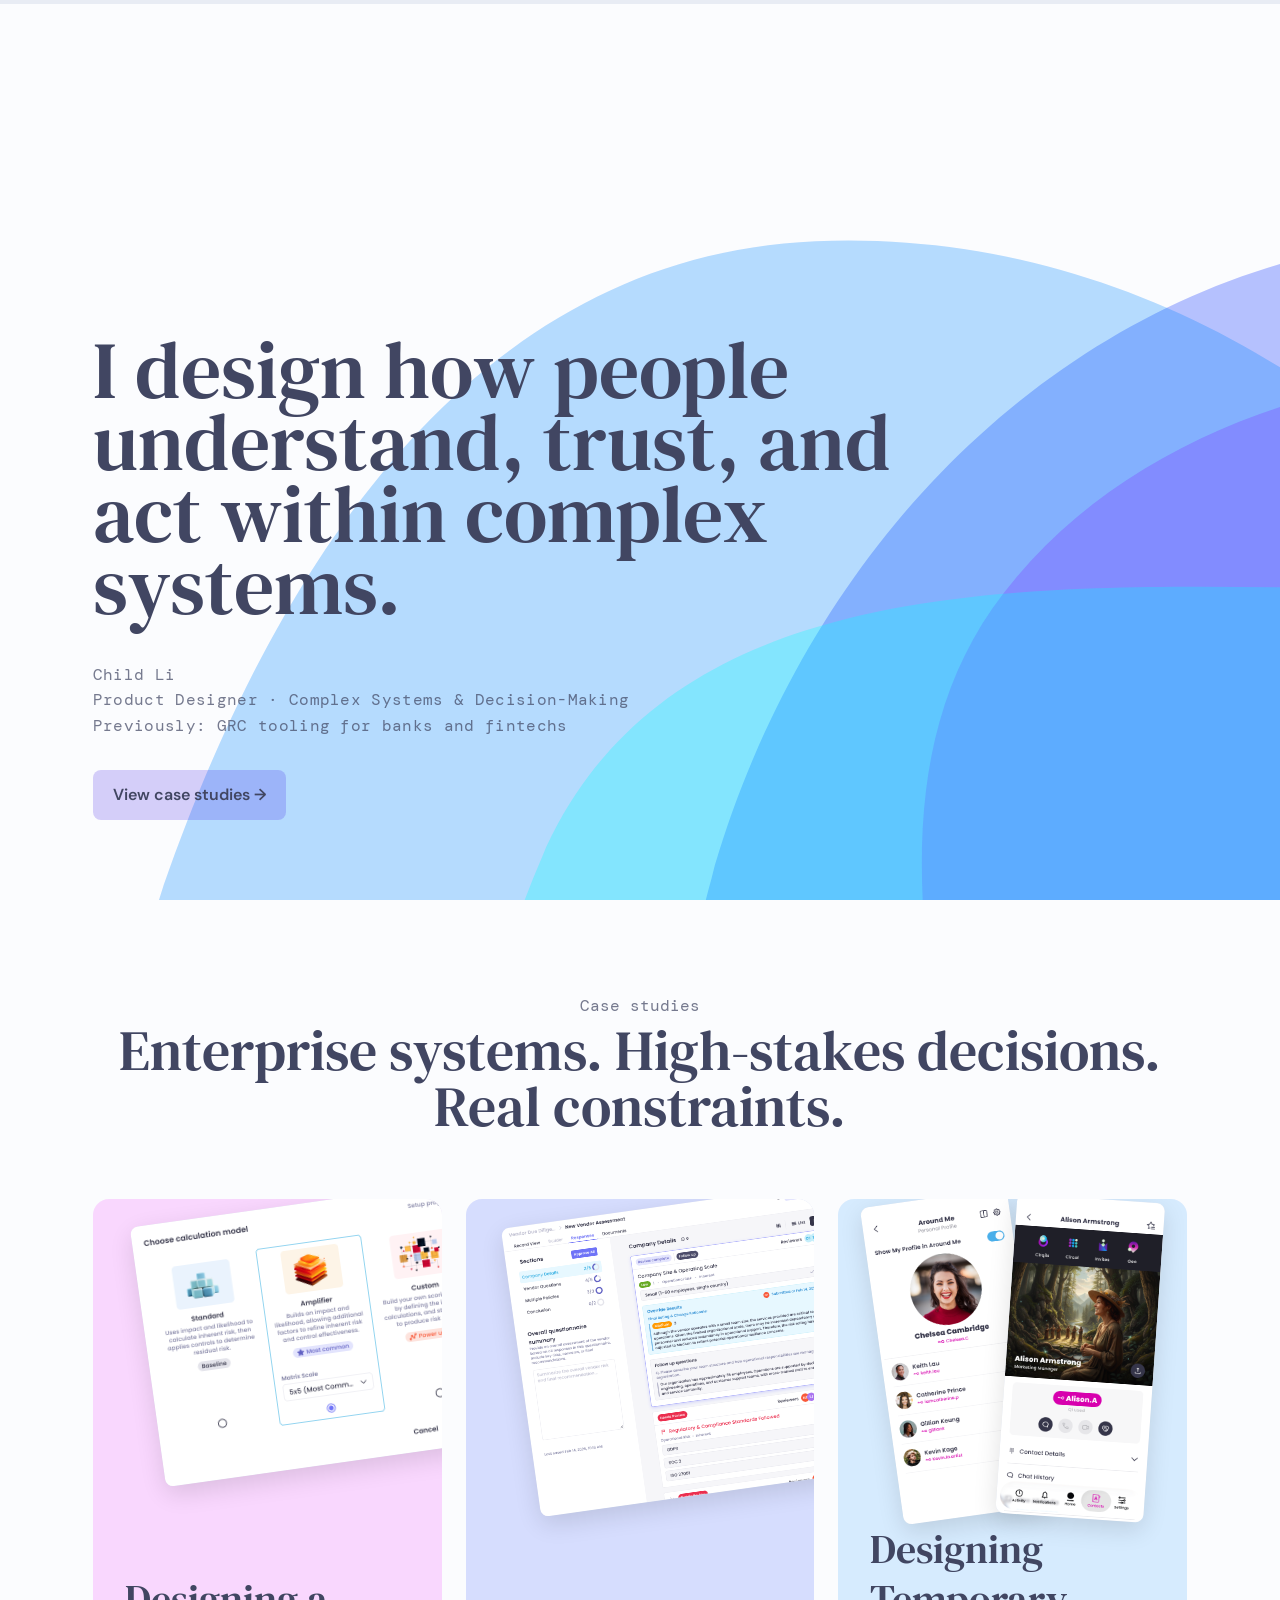
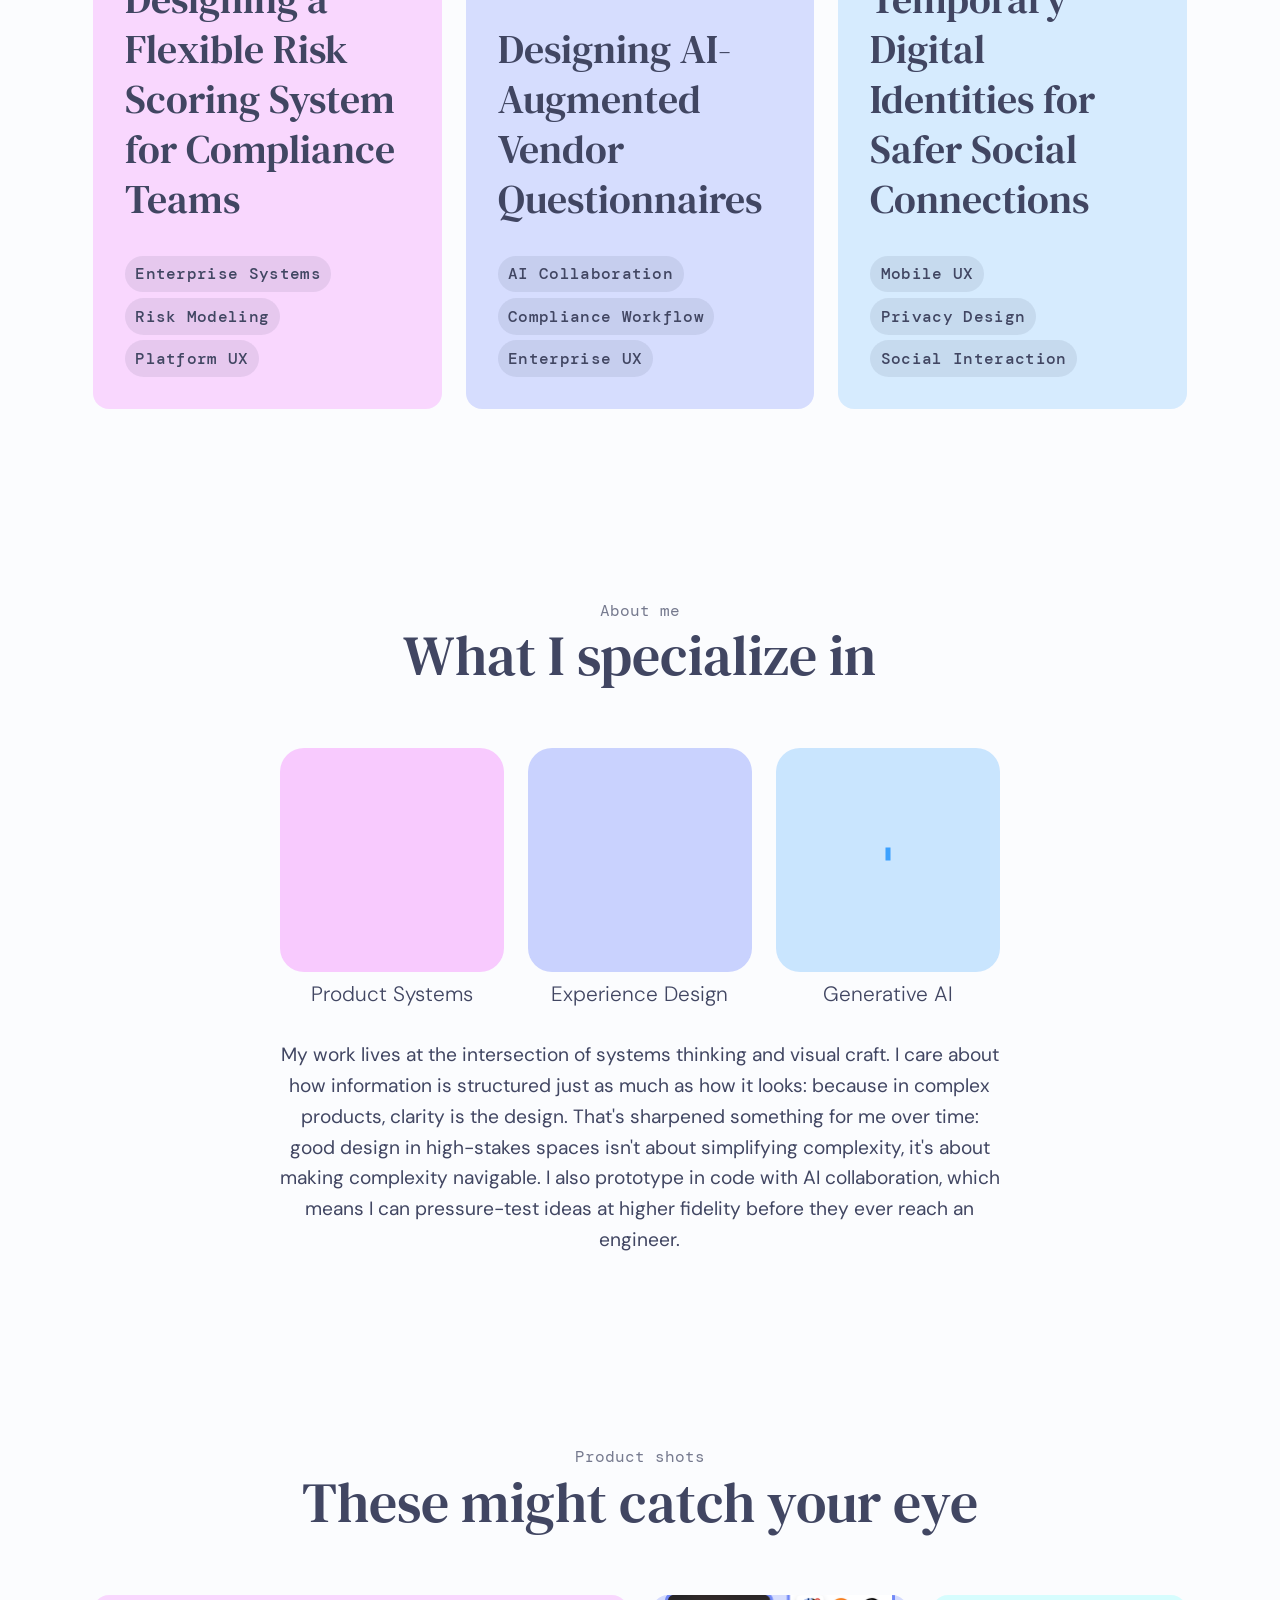
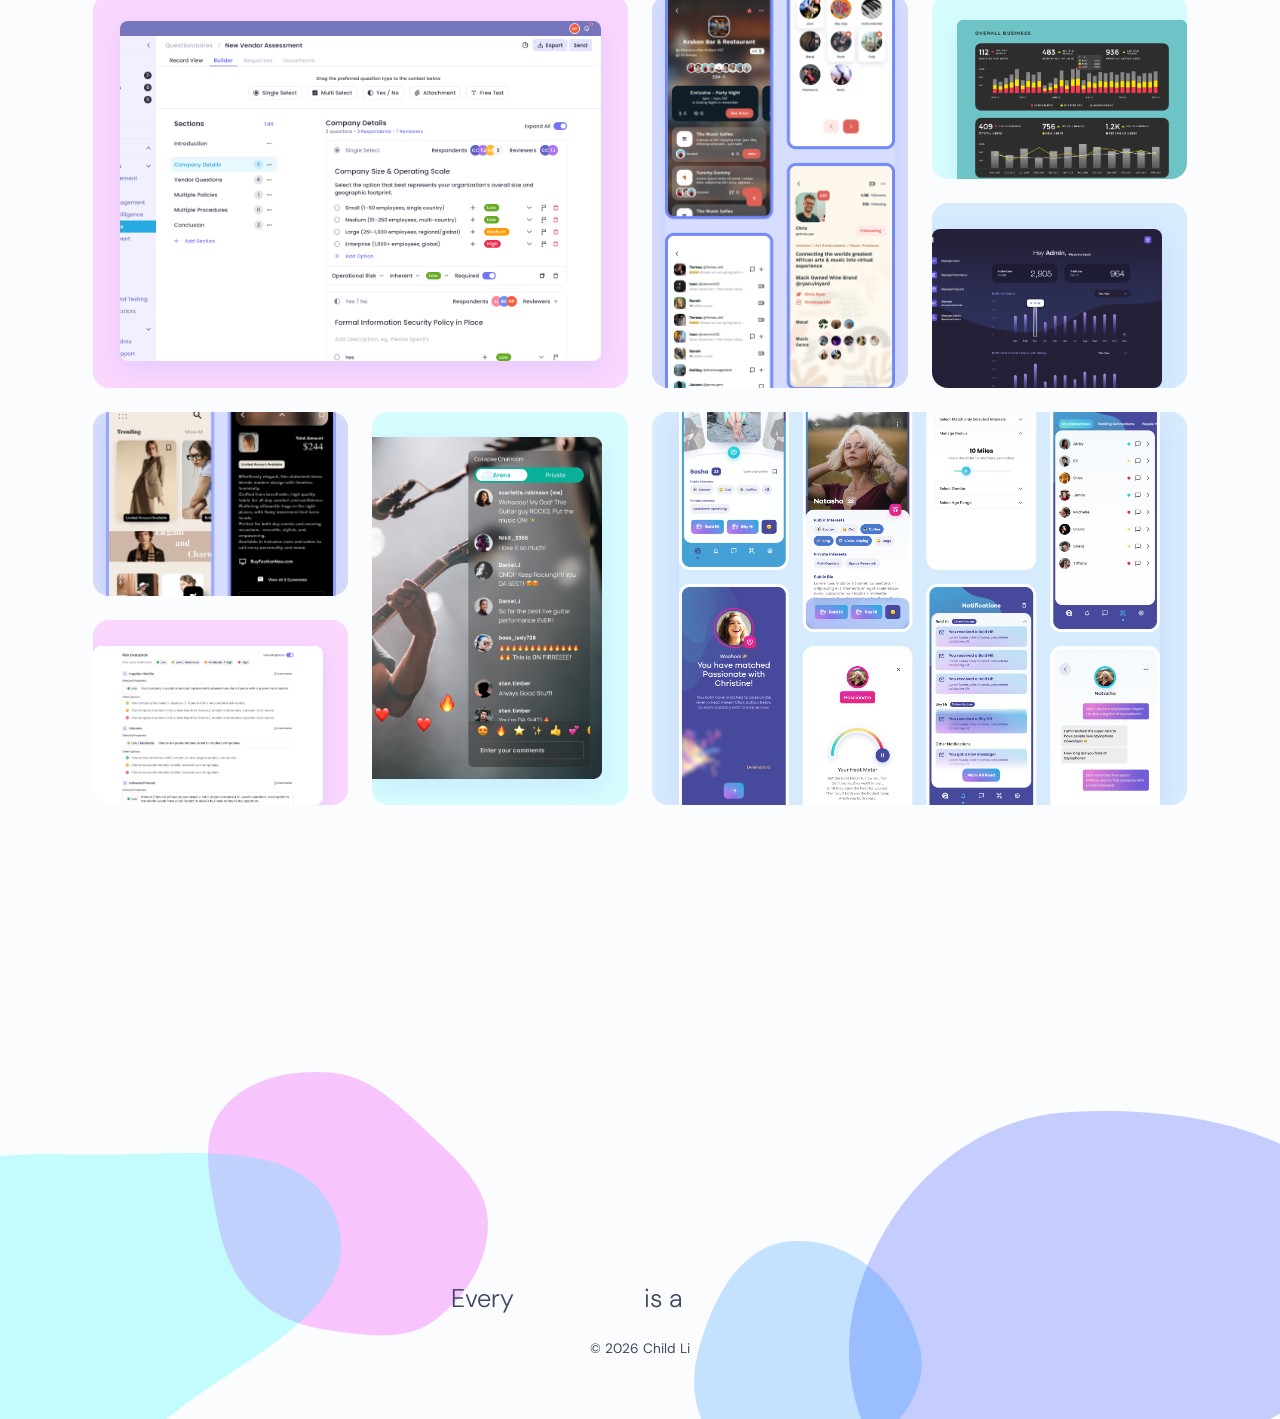
==== commit 8ce84116: "describe what you changed" ====
--- a/index.html
+++ b/index.html
@@ -21,8 +21,8 @@
         <h1 class="hero__title">I design how people understand, trust, and act within complex systems.</h1>
         <p class="hero__subtitle">
           <span class="hero__subtitle-line">Child Li</span>
-          <span class="hero__subtitle-line">Product Designer</span>
-          <span class="hero__subtitle-line">Complex Systems & Decision-Making</span>
+          <span class="hero__subtitle-line">Product Designer · Complex Systems & Decision-Making</span>
+          <span class="hero__subtitle-line">Previously: GRC tooling for banks and fintechs</span>
         </p>
         <a href="#case-studies" class="hero__cta">View case studies →</a>
       </div>
@@ -32,7 +32,7 @@
     <section class="case-studies" id="case-studies">
       <div class="section-header">
         <h6 class="section-header__eyebrow">Case studies</h6>
-        <h2 class="section-header__title">Where design meets real impact</h2>
+        <h2 class="section-header__title">Enterprise systems. High-stakes decisions. Real constraints.</h2>
       </div>
       <div class="case-studies__grid">
         <article class="case-card">
@@ -103,7 +103,7 @@
       <div class="about__inner">
         <div class="section-header">
           <h6 class="section-header__eyebrow">About me</h6>
-          <h2 class="section-header__title">What do I specialized in?</h2>
+          <h2 class="section-header__title">What I specialize in</h2>
         </div>
         <div class="about__content">
           <ul class="about__specialties" role="list">
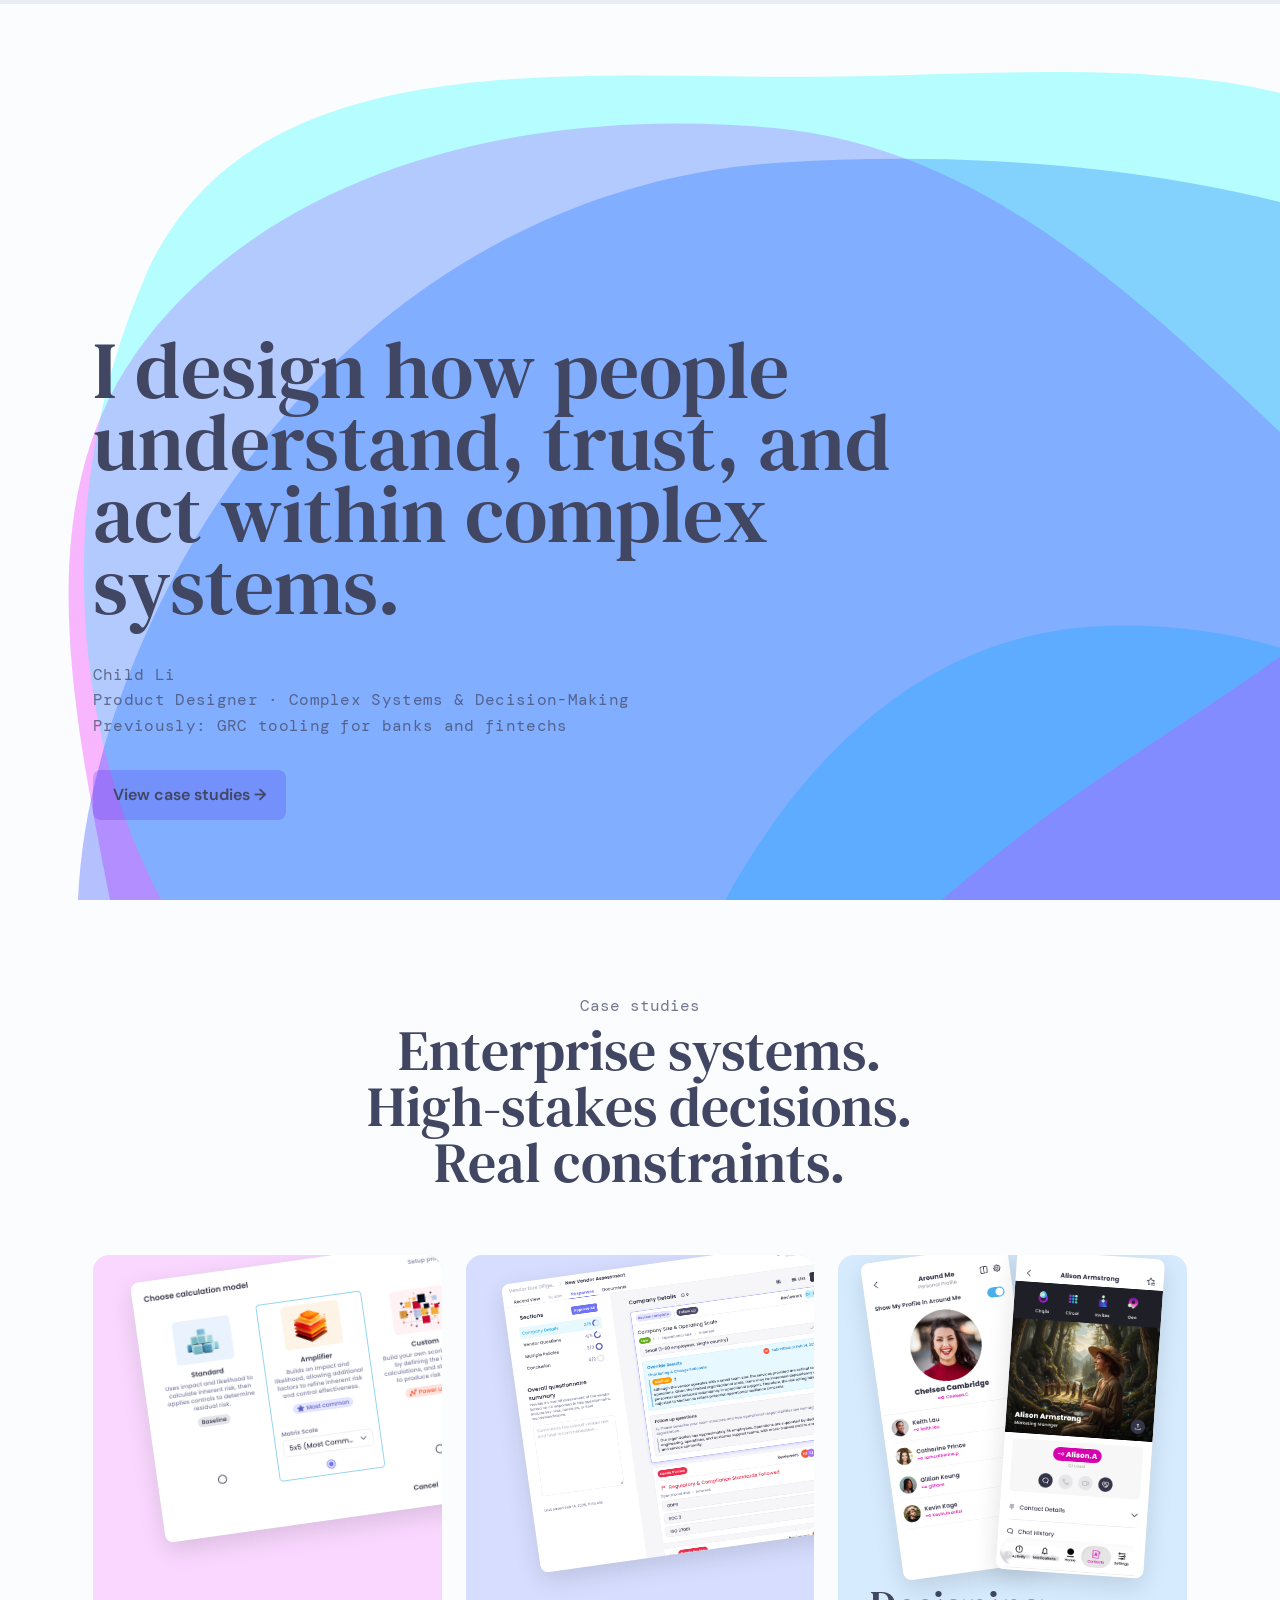
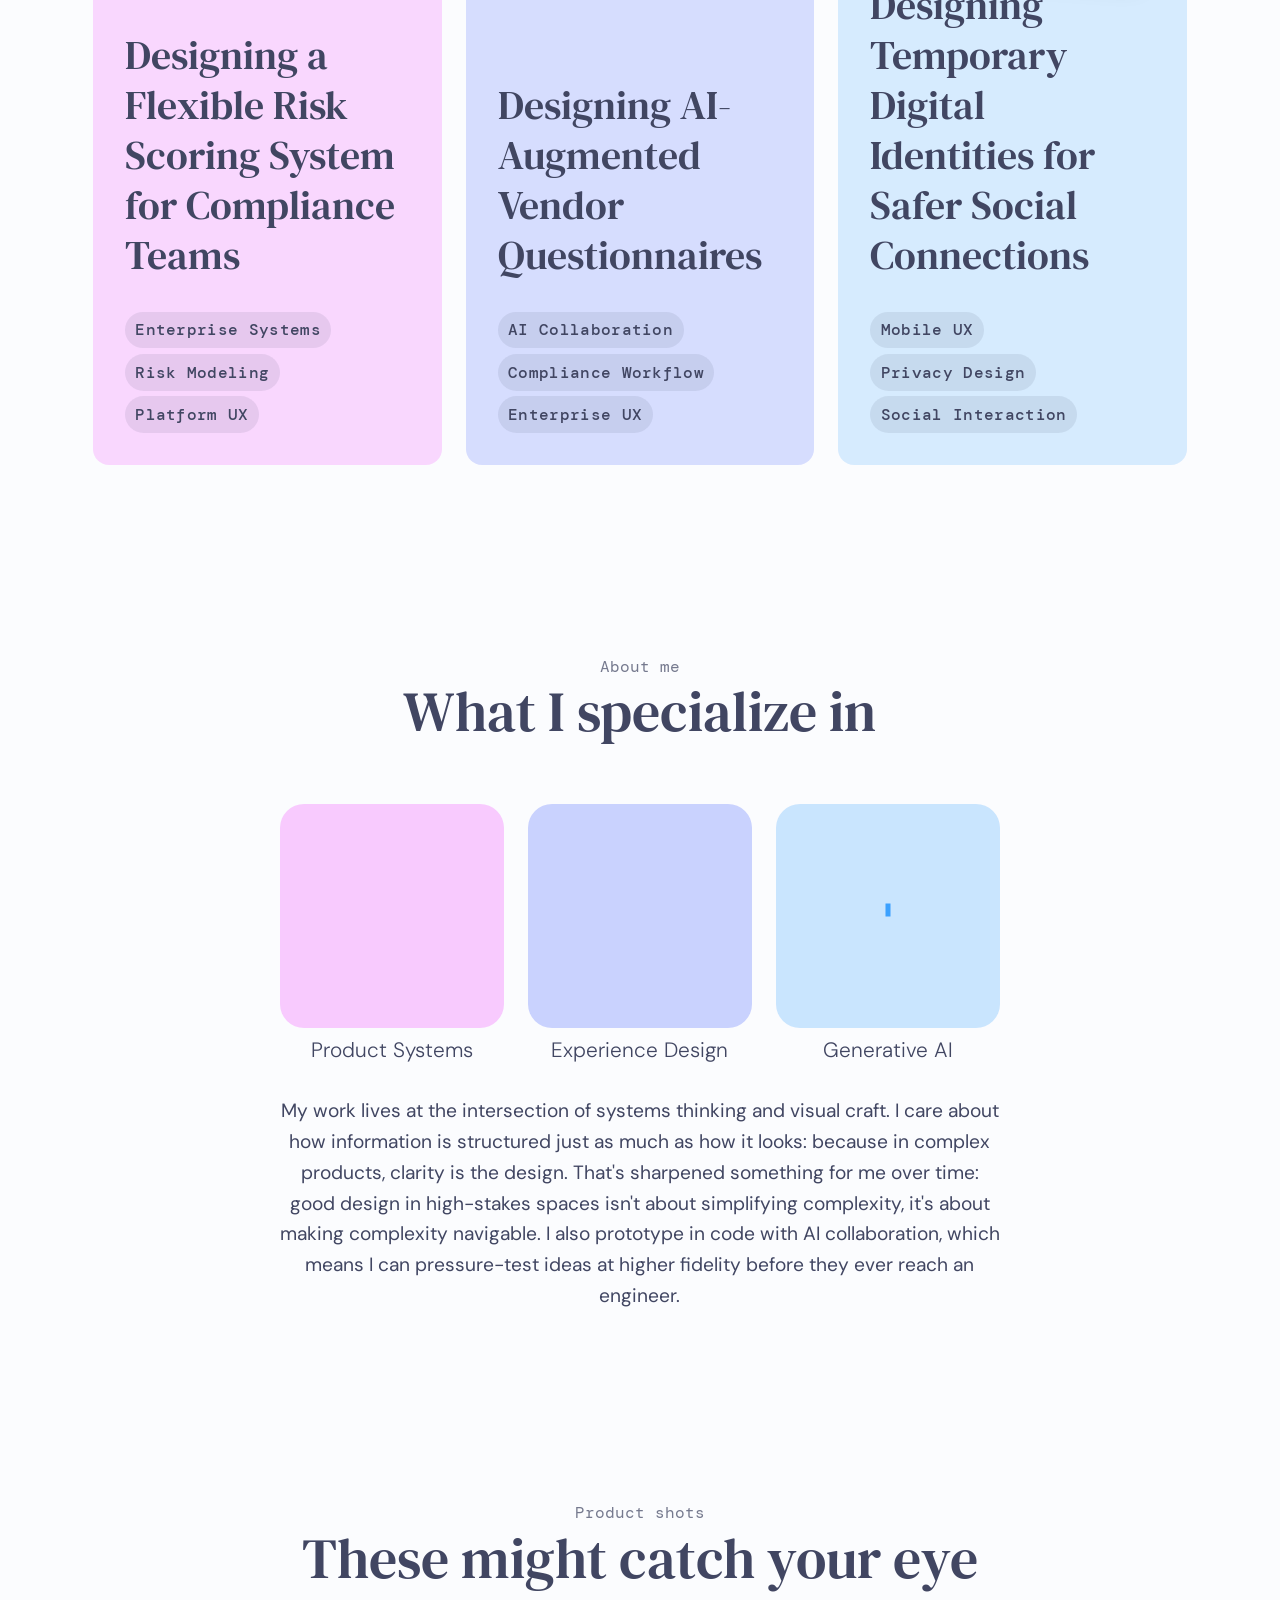
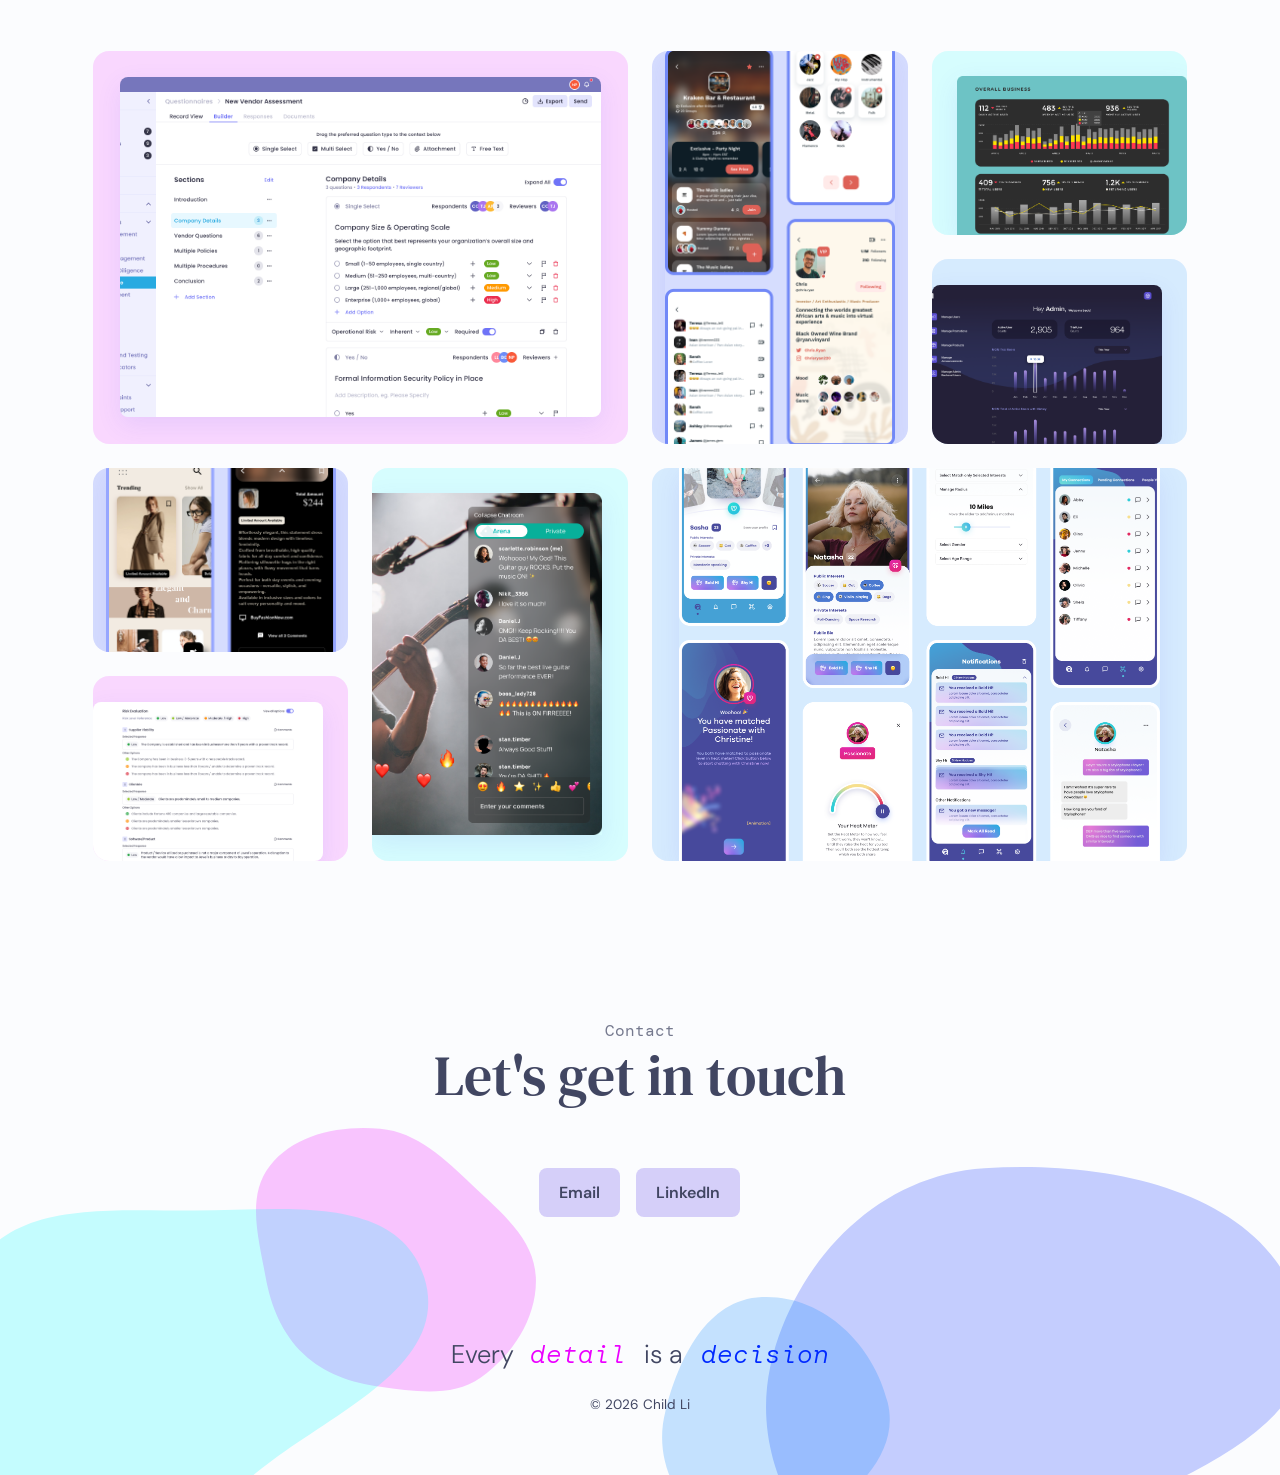
==== commit 3b60f844: "describe what you changed" ====
--- a/index.html
+++ b/index.html
@@ -32,7 +32,11 @@
     <section class="case-studies" id="case-studies">
       <div class="section-header">
         <h6 class="section-header__eyebrow">Case studies</h6>
-        <h2 class="section-header__title">Enterprise systems. High-stakes decisions. Real constraints.</h2>
+        <h2 class="section-header__title">
+          <span class="section-header__title-line">Enterprise systems.</span>
+          <span class="section-header__title-line">High-stakes decisions.</span>
+          <span class="section-header__title-line">Real constraints.</span>
+        </h2>
       </div>
       <div class="case-studies__grid">
         <article class="case-card">
--- a/css/styles.css
+++ b/css/styles.css
@@ -142,6 +142,9 @@
   text-align: center;
   color: var(--color-text);
 }
+.section-header__title-line {
+  display: block;
+}
 .section-header__subtitle {
   font-family: var(--font-sans);
   font-size: 1rem;
@@ -293,7 +296,8 @@
   max-width: 1600px;
   margin-left: auto;
   margin-right: auto;
-  height: 90vh;
+  /* Tall viewports: cap row height so cards don’t stretch past ~960px */
+  height: min(90vh, 960px);
   display: grid;
   gap: 1.5rem; /* 24px at 16px root, scales with font size */
   grid-template-columns: 1fr;
@@ -1063,9 +1067,11 @@
 .site-footer__spheres {
   position: absolute;
   top: -12rem;
-  left: -5rem;
-  right: -5rem;
+  left: 50%;
+  right: auto;
   bottom: 0;
+  width: min(100vw, calc(1600px + 10rem));
+  transform: translateX(-50%);
   overflow: hidden;
   z-index: 0;
   pointer-events: none;
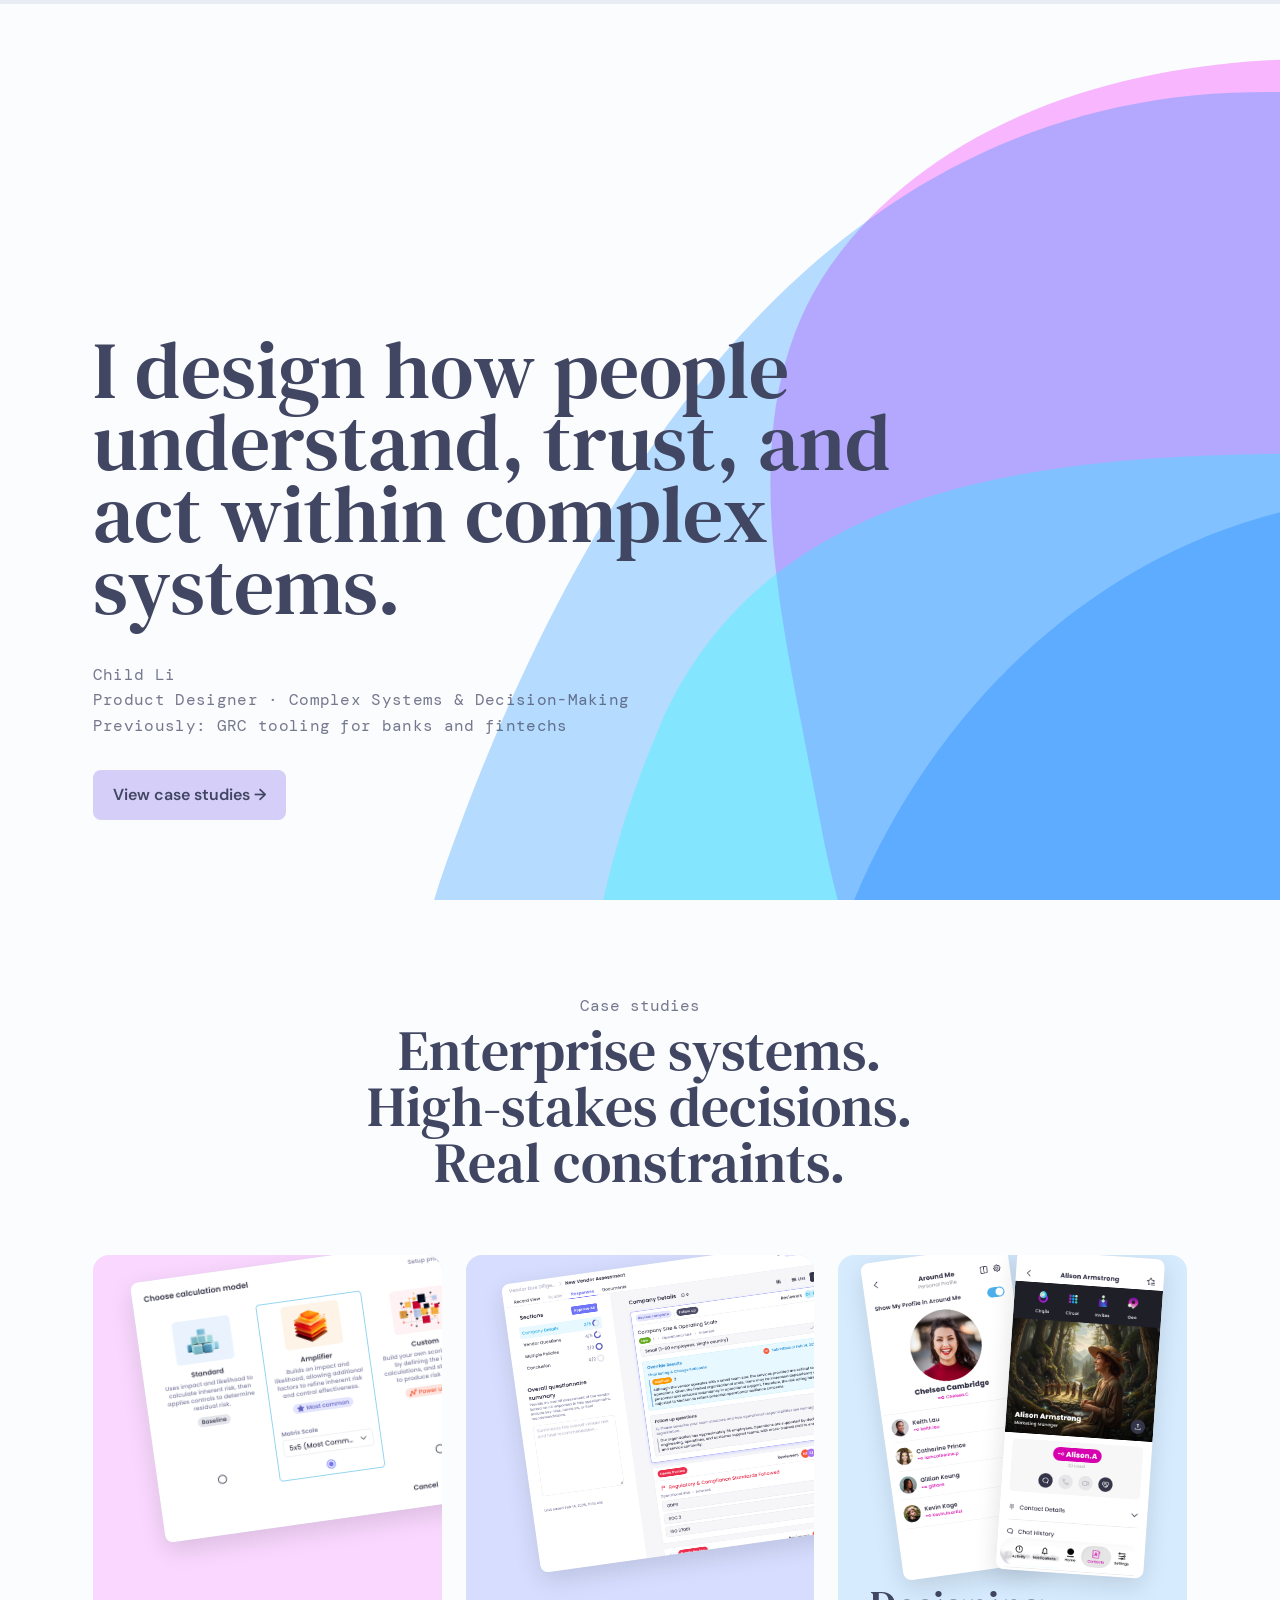
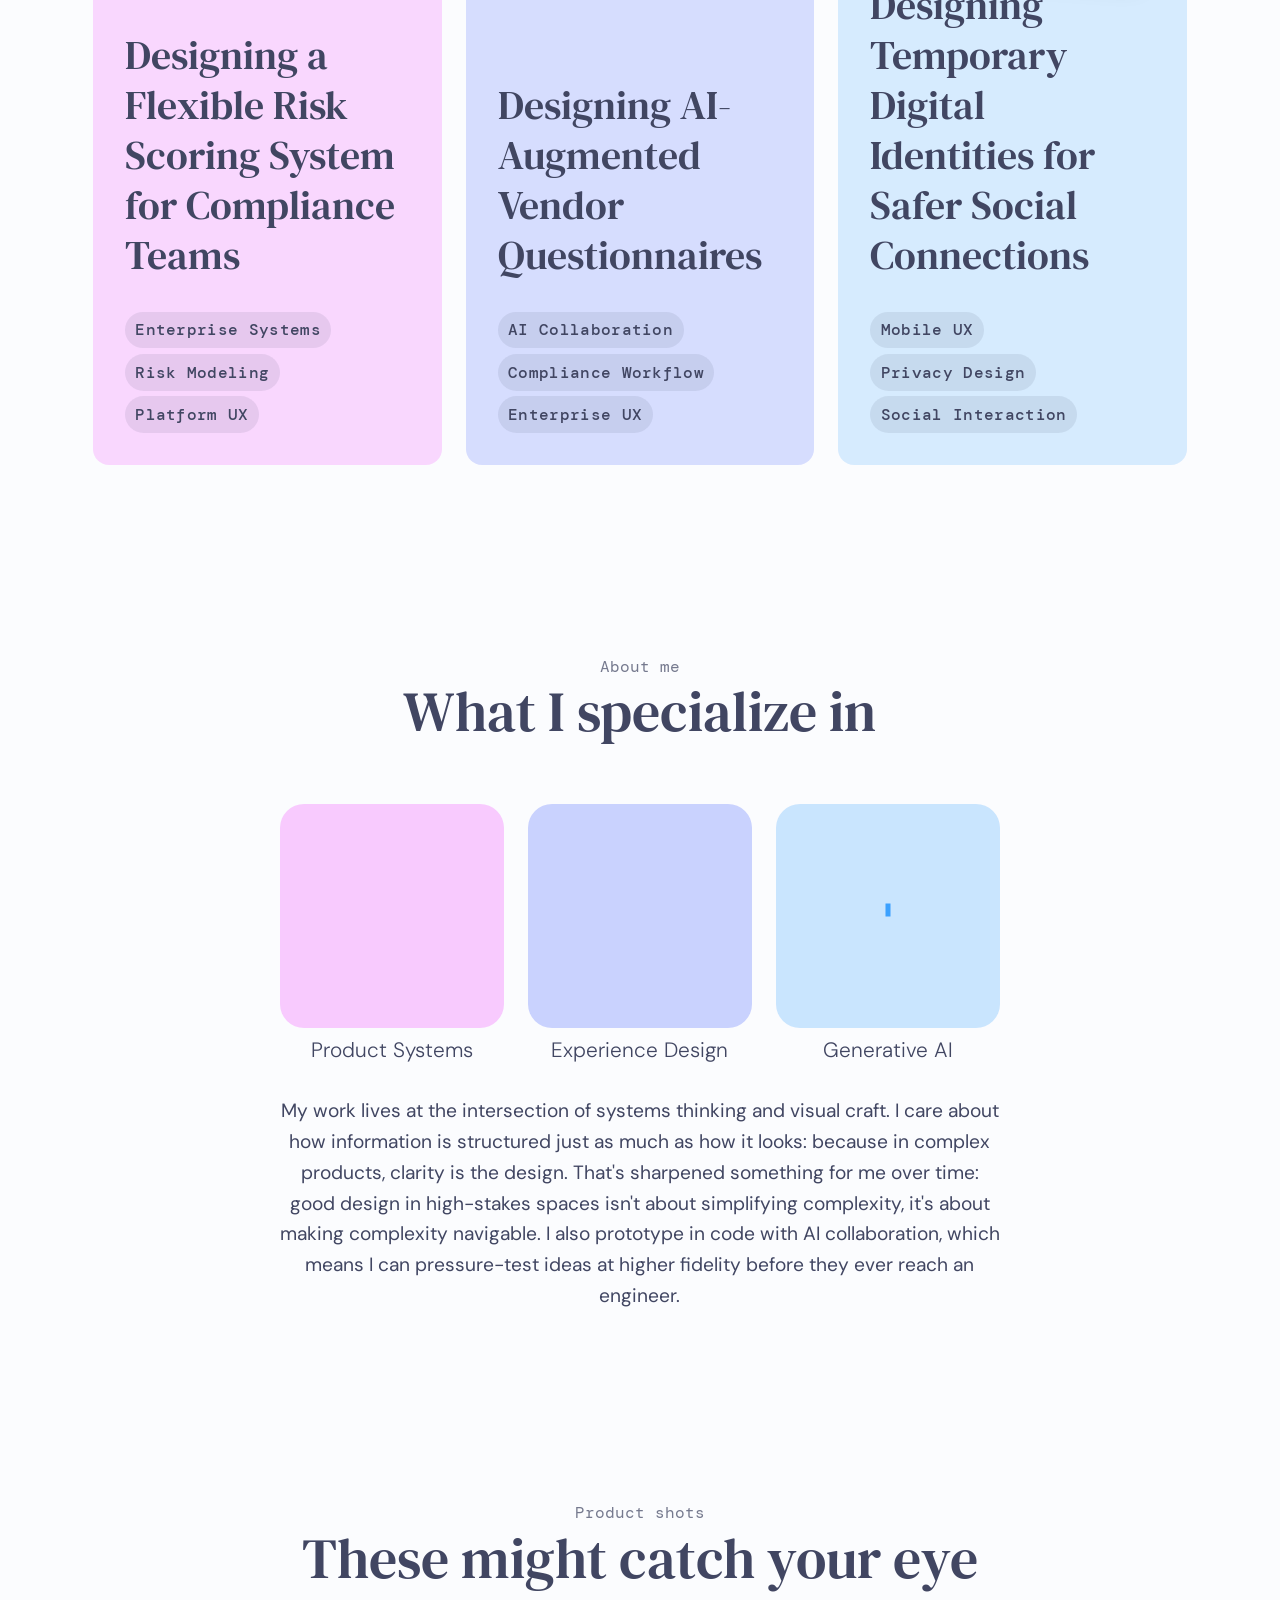
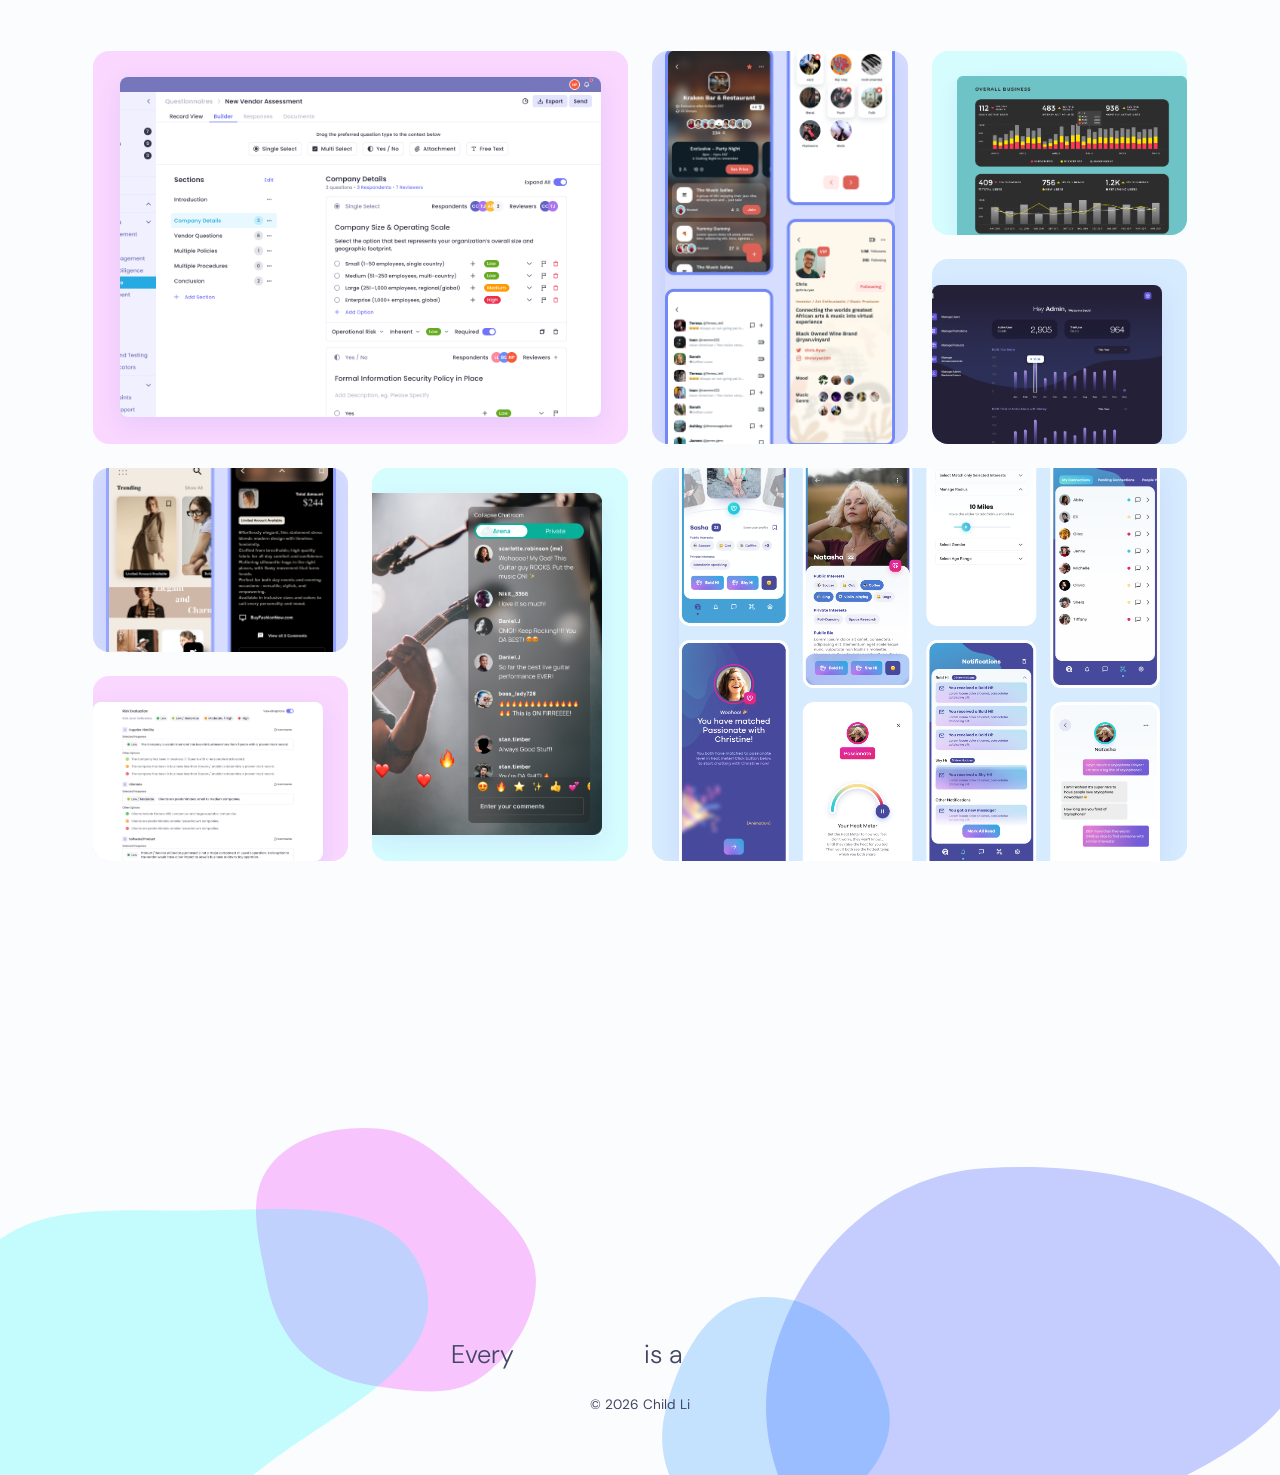
==== commit 96ead632: "Add Vercel Web Analytics to project ## Vercel Web Analytics Installation  Successfully installed and" ====
--- a/index.html
+++ b/index.html
@@ -8,6 +8,10 @@
   <link rel="preconnect" href="https://fonts.gstatic.com" crossorigin>
   <link href="https://fonts.googleapis.com/css2?family=DM+Serif+Text:ital@0;1&family=DM+Mono:ital@0;1&family=DM+Sans:ital,wght@0,300;0,400;0,500;0,600;0,700;1,400&display=swap" rel="stylesheet">
   <link rel="stylesheet" href="css/styles.css">
+  <script>
+    window.va = window.va || function () { (window.vaq = window.vaq || []).push(arguments); };
+  </script>
+  <script defer src="/_vercel/insights/script.js"></script>
 </head>
 <body>
   <div class="reading-progress" role="progressbar" aria-label="Page reading progress" aria-valuenow="0" aria-valuemin="0" aria-valuemax="100">
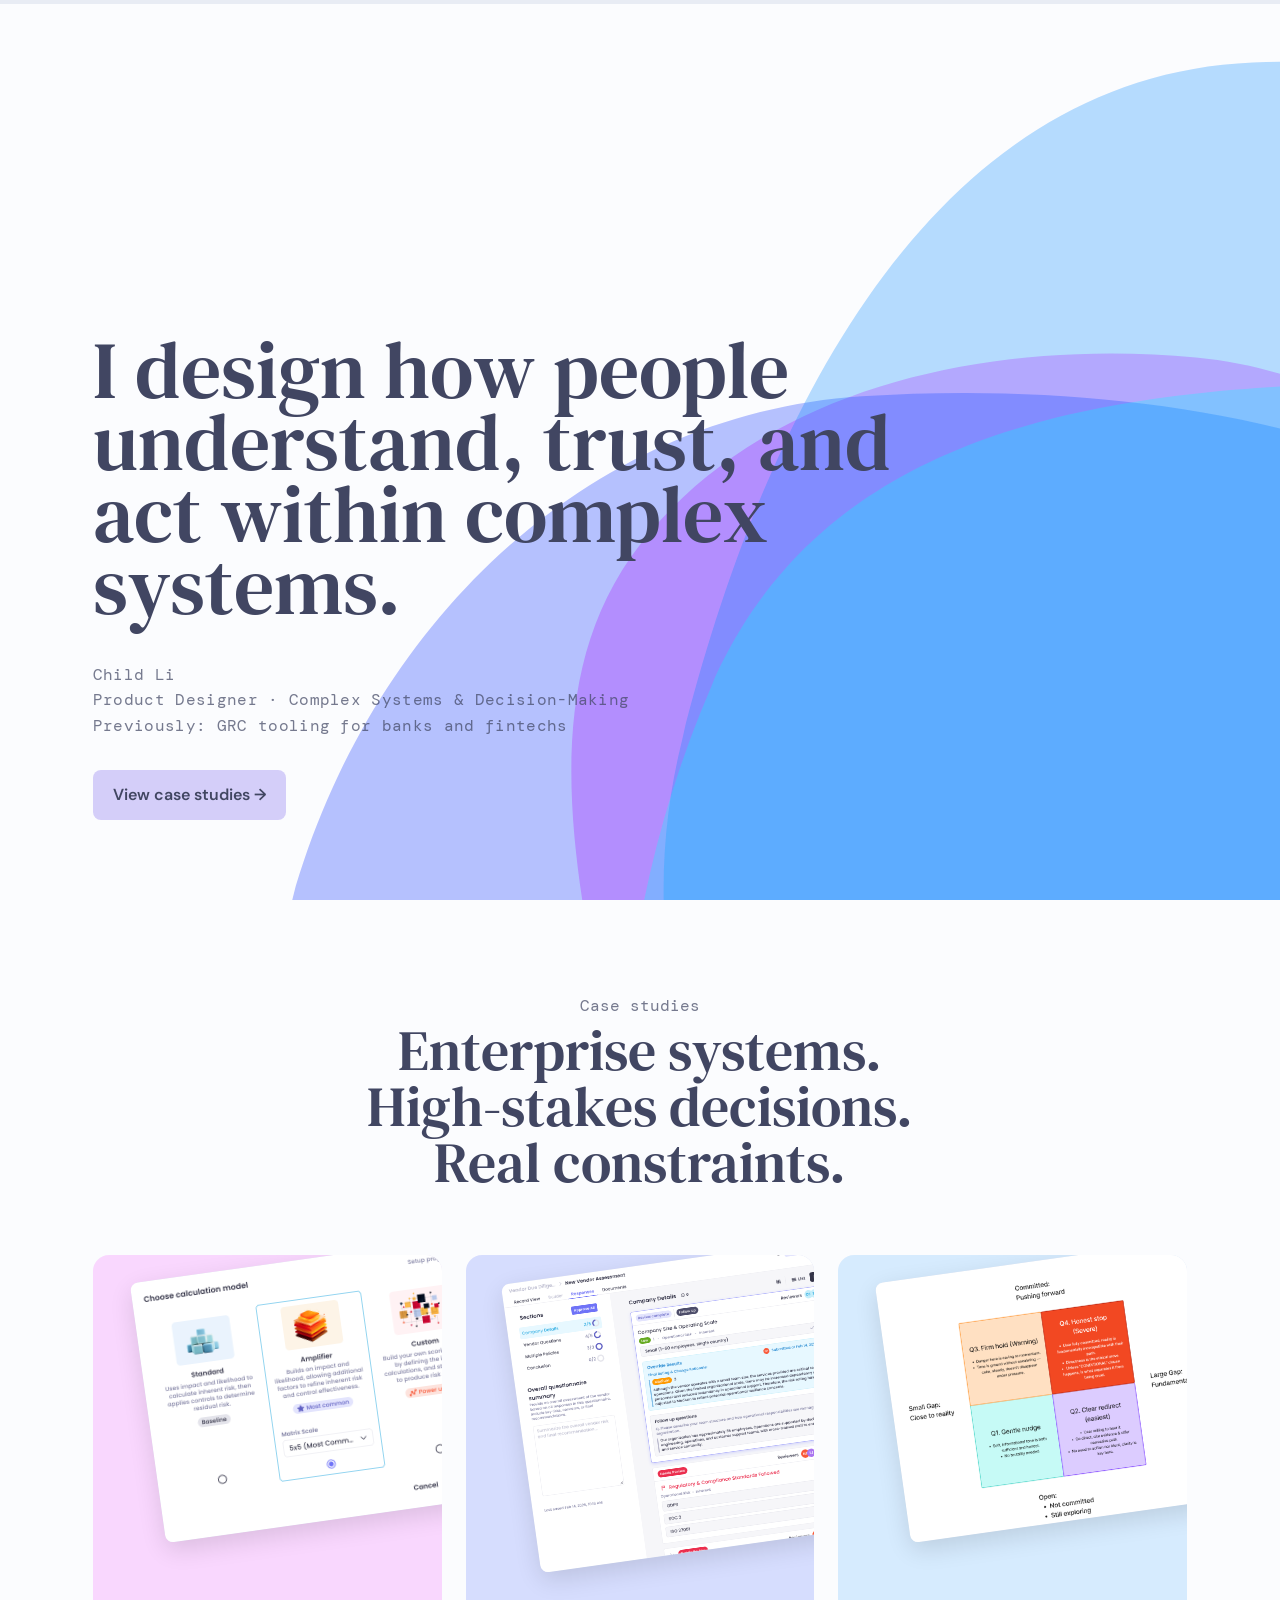
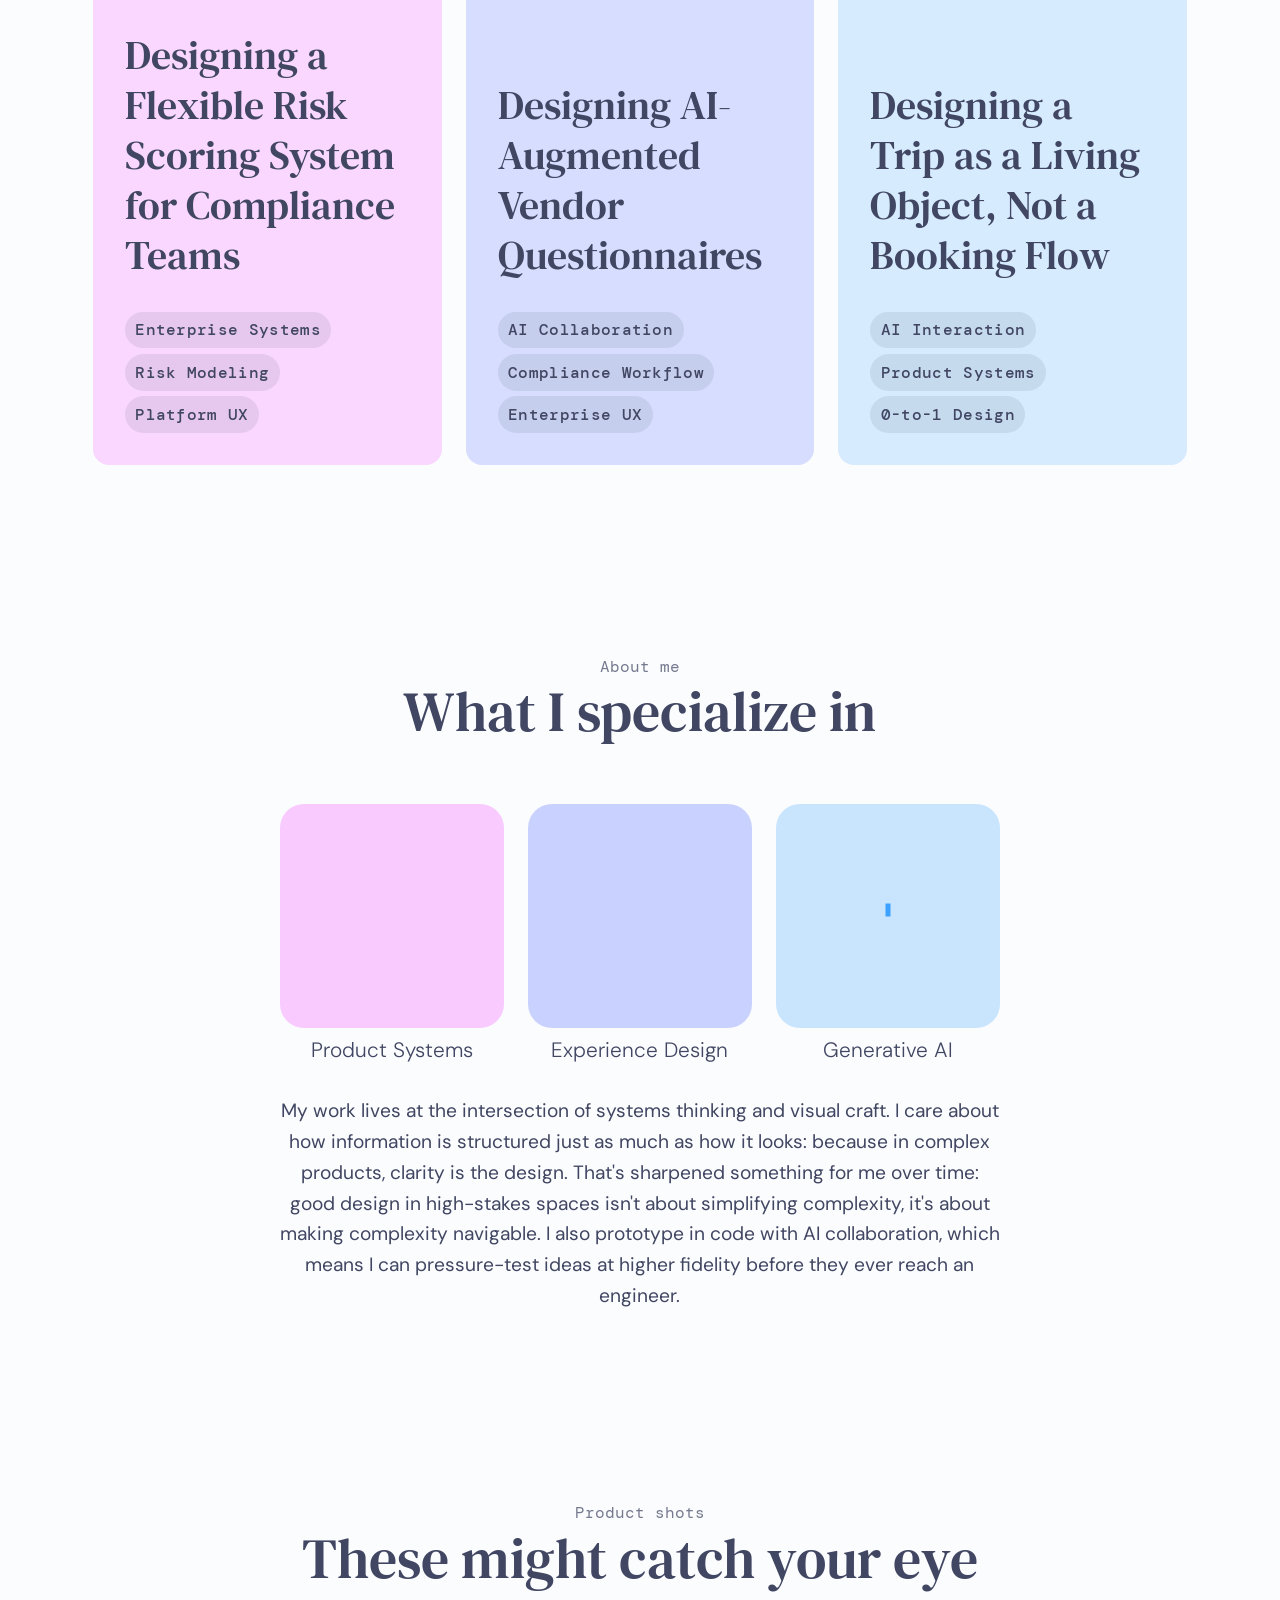
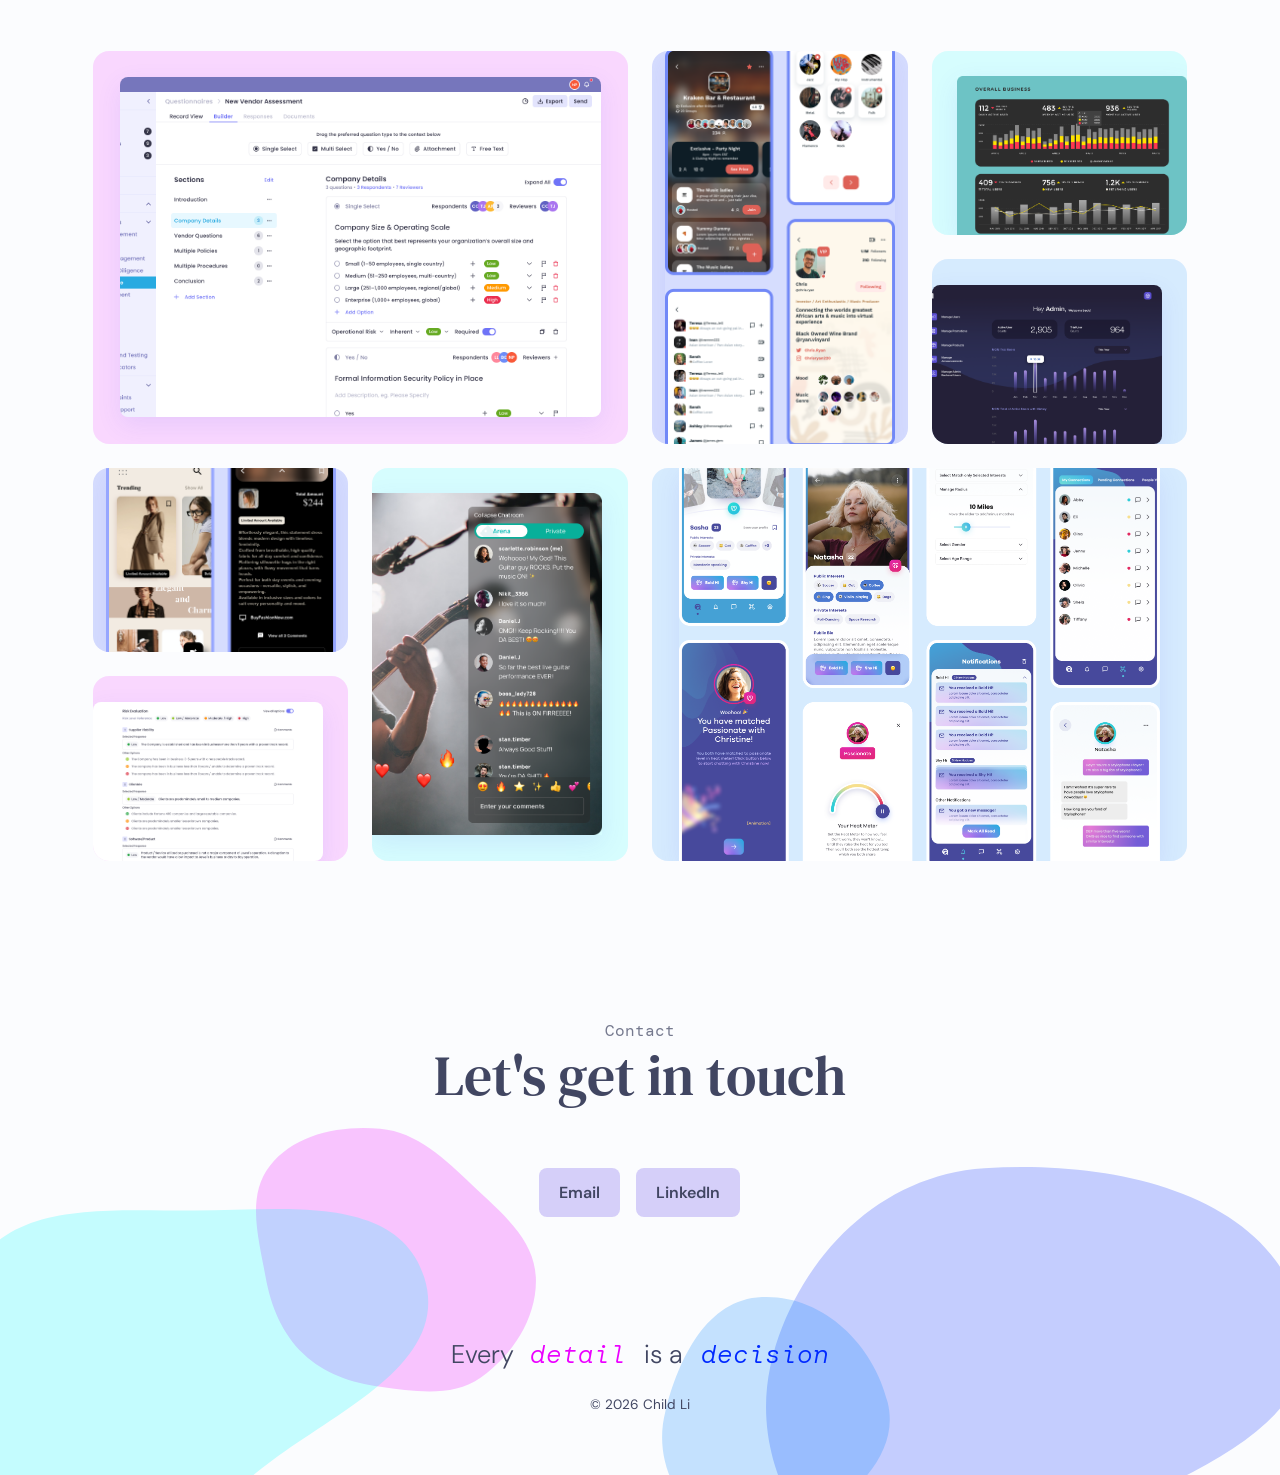
==== commit 330d5772: "Update case study 3 to the trip-as-living-object travel startup project. Rewrites content, layout, a" ====
--- a/index.html
+++ b/index.html
@@ -8,10 +8,6 @@
   <link rel="preconnect" href="https://fonts.gstatic.com" crossorigin>
   <link href="https://fonts.googleapis.com/css2?family=DM+Serif+Text:ital@0;1&family=DM+Mono:ital@0;1&family=DM+Sans:ital,wght@0,300;0,400;0,500;0,600;0,700;1,400&display=swap" rel="stylesheet">
   <link rel="stylesheet" href="css/styles.css">
-  <script>
-    window.va = window.va || function () { (window.vaq = window.vaq || []).push(arguments); };
-  </script>
-  <script defer src="/_vercel/insights/script.js"></script>
 </head>
 <body>
   <div class="reading-progress" role="progressbar" aria-label="Page reading progress" aria-valuenow="0" aria-valuemin="0" aria-valuemax="100">
@@ -82,23 +78,17 @@
         <article class="case-card">
           <a href="case-study-3.html" class="case-card__link">
             <div class="case-card__media">
-              <div class="case-card__mocks case-card__mocks--mobile">
-                <div class="case-card__mock case-card__mock--mobile">
-                  <img src="images/case-study/project-3a.png" alt="Mobile screen 1" />
-                  <span class="placeholder">Screen 1</span>
-                </div>
-                <div class="case-card__mock case-card__mock--mobile">
-                  <img src="images/case-study/project-3b.png" alt="Mobile screen 2" />
-                  <span class="placeholder">Screen 2</span>
-                </div>
+              <div class="case-card__mock">
+                <img src="images/case-study-3/cover-6.png?v=2" alt="Designing a trip as a living object" />
+                <span class="placeholder">Project 3</span>
               </div>
             </div>
             <div class="case-card__content">
-              <h3 class="case-card__title">Designing Temporary Digital Identities for Safer Social Connections</h3>
+              <h3 class="case-card__title">Designing a Trip as a Living Object, Not a Booking Flow</h3>
               <div class="case-card__signals">
-                <span class="case-card__signal">Mobile UX</span>
-                <span class="case-card__signal">Privacy Design</span>
-                <span class="case-card__signal">Social Interaction</span>
+                <span class="case-card__signal">AI Interaction</span>
+                <span class="case-card__signal">Product Systems</span>
+                <span class="case-card__signal">0-to-1 Design</span>
               </div>
             </div>
           </a>
--- a/css/styles.css
+++ b/css/styles.css
@@ -219,6 +219,15 @@
   animation: hero-reveal 0.8s ease both;
   animation-delay: 0.15s;
 }
+
+@media (max-width: 47.9375rem) {
+  .hero__title,
+  body.page-case-study .cs-hero__title {
+    font-size: clamp(1.85rem, 6.2vw + 0.5rem, 2.65rem);
+    line-height: 1.1;
+  }
+}
+
 .hero__subtitle {
   font-family: var(--font-subtitle);
   font-size: 1rem;
@@ -394,6 +403,9 @@
   object-fit: cover;
   display: block;
 }
+.case-studies__grid .case-card:nth-child(3) .case-card__mock img {
+  object-position: top left;
+}
 .case-card__mock .placeholder {
   font-family: var(--font-subtitle);
   font-size: 0.85rem;
@@ -445,6 +457,16 @@
 
 /* Tablet & mobile: hide media, content fills the card */
 @media (max-width: 48rem) {
+  .case-studies .section-header,
+  .case-studies__grid {
+    width: 100%;
+  }
+  .case-studies .section-header__title {
+    font-size: clamp(1.65rem, 5vw + 0.85rem, 2.75rem);
+  }
+  .case-studies .case-card__title {
+    font-size: clamp(1.2rem, 3.8vw + 0.65rem, 1.85rem);
+  }
   .case-studies__grid {
     height: auto;
     grid-auto-rows: auto;
@@ -1077,6 +1099,12 @@
   pointer-events: none;
 }
 
+@media (max-width: 64rem) {
+  .site-footer__spheres {
+    display: none;
+  }
+}
+
 .site-footer__sphere {
   position: absolute;
   z-index: 0;
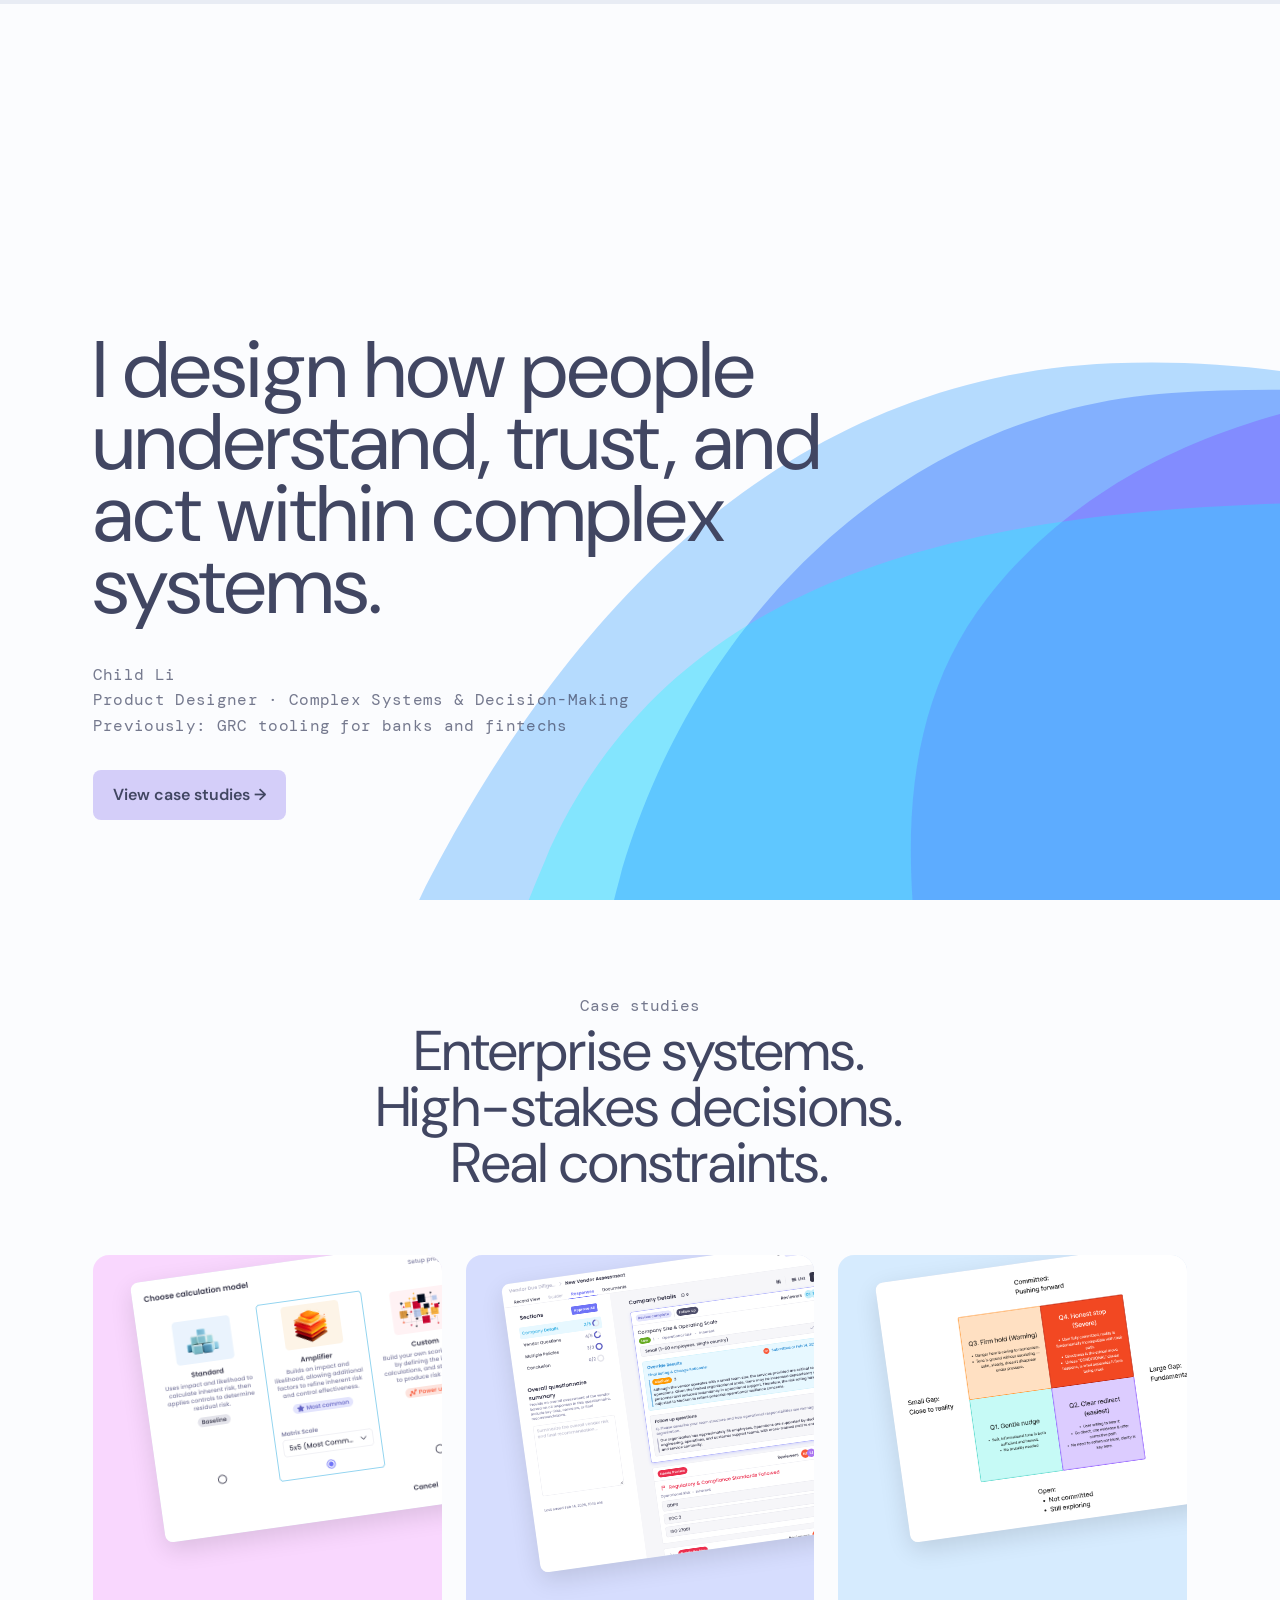
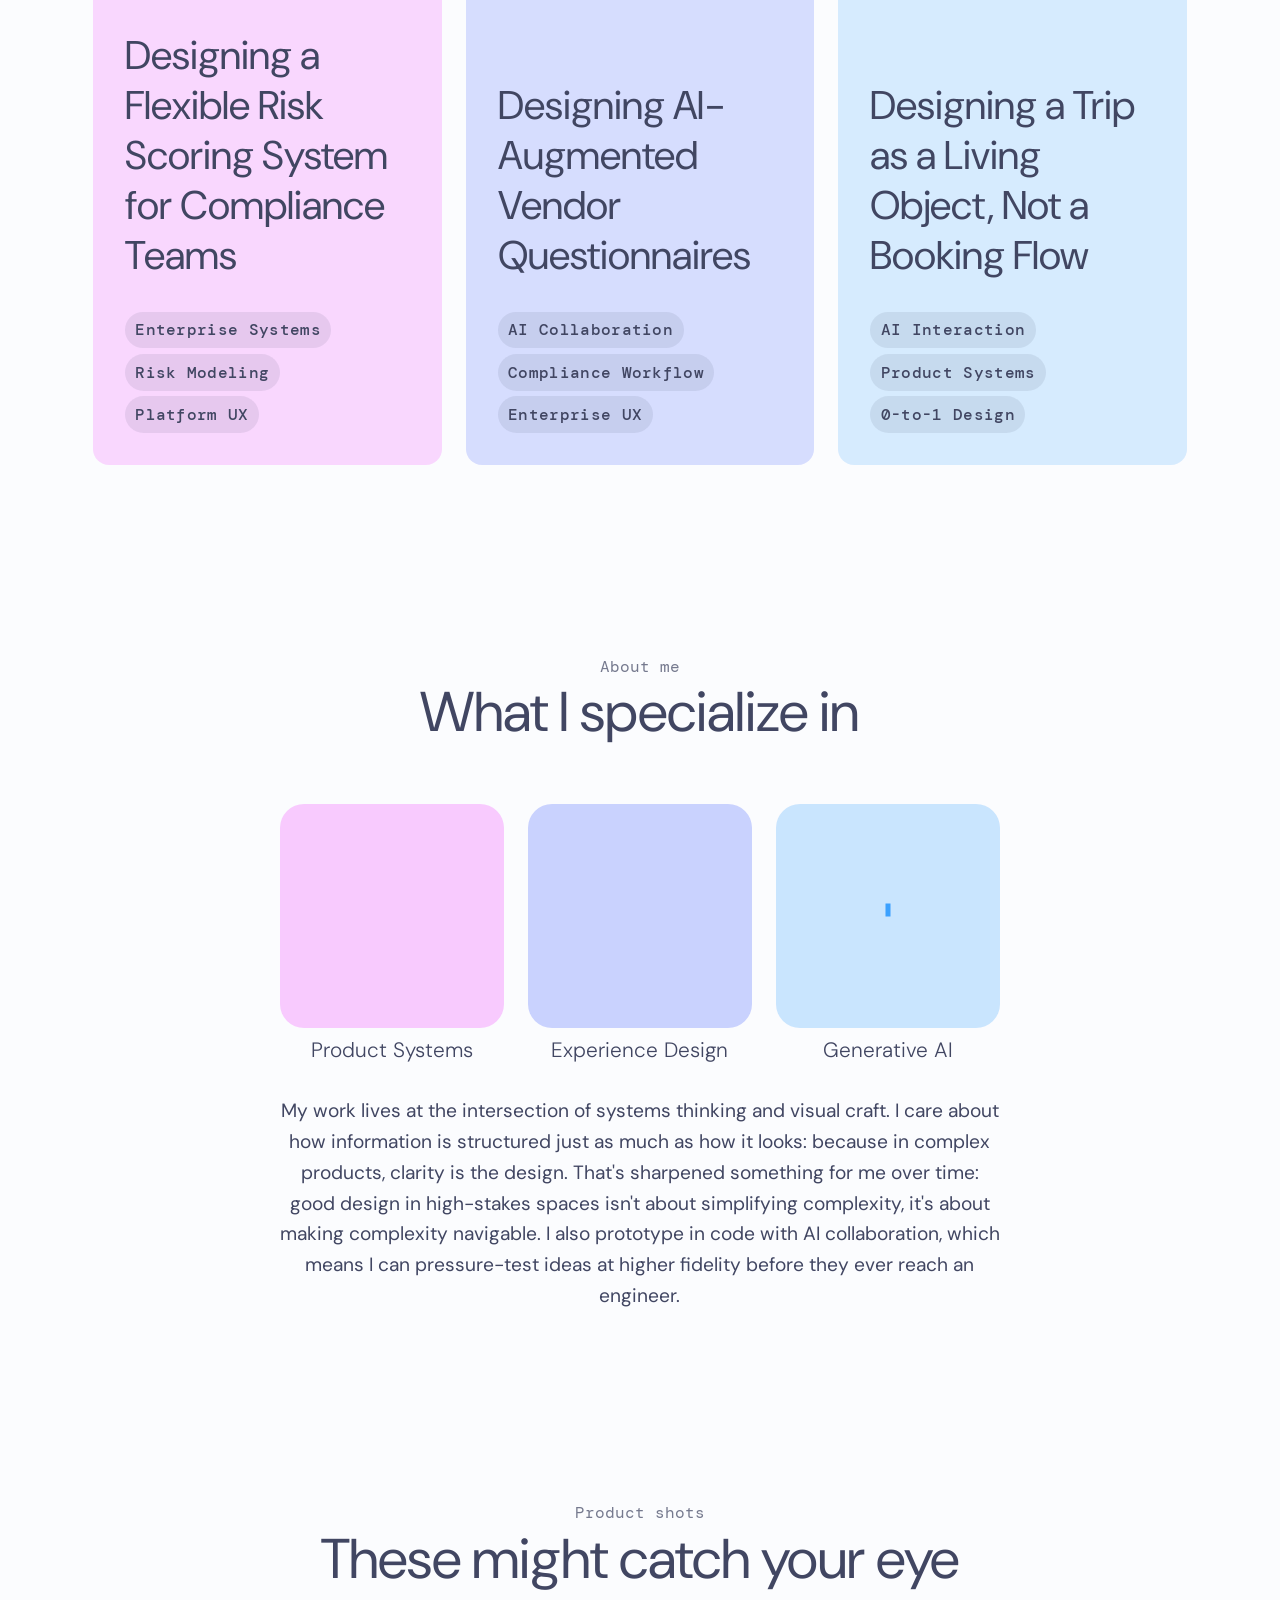
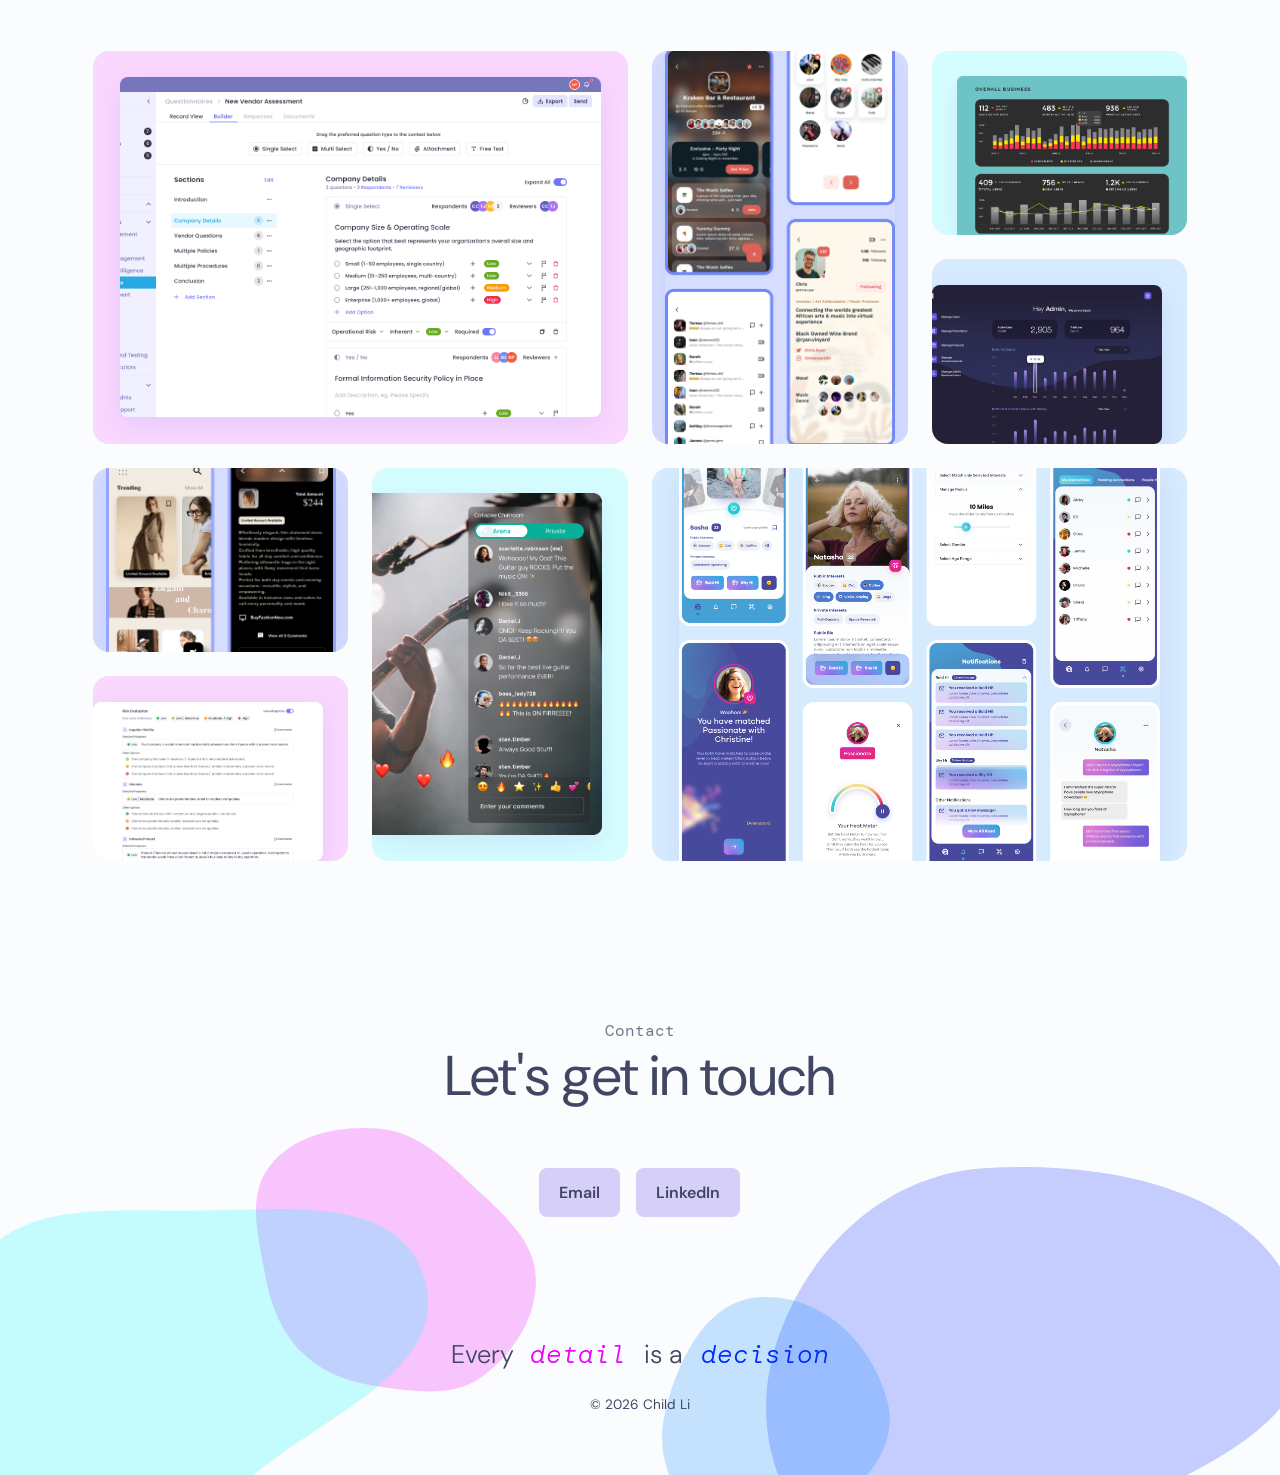
==== commit 6c3bc502: "Switch title type from DM Serif Text to DM Sans. Co-authored-by: Cursor <cursoragent@cursor.com>" ====
--- a/index.html
+++ b/index.html
@@ -6,7 +6,7 @@
   <title>Child Li • I design how people understand, trust, and act within complex systems</title>
   <link rel="preconnect" href="https://fonts.googleapis.com">
   <link rel="preconnect" href="https://fonts.gstatic.com" crossorigin>
-  <link href="https://fonts.googleapis.com/css2?family=DM+Serif+Text:ital@0;1&family=DM+Mono:ital@0;1&family=DM+Sans:ital,wght@0,300;0,400;0,500;0,600;0,700;1,400&display=swap" rel="stylesheet">
+  <link href="https://fonts.googleapis.com/css2?family=DM+Mono:ital@0;1&family=DM+Sans:ital,wght@0,300;0,400;0,500;0,600;0,700;1,400&display=swap" rel="stylesheet">
   <link rel="stylesheet" href="css/styles.css">
 </head>
 <body>
--- a/css/styles.css
+++ b/css/styles.css
@@ -18,7 +18,7 @@
   --color-accent-2-solid: #0029FF;
   --color-accent-3-solid: #0085FF;
   --color-accent-4-solid: #00ffff;
-  --font-title: "DM Serif Text", Georgia, serif;
+  --font-title: "DM Sans", system-ui, sans-serif;
   --font-subtitle: "DM Mono", ui-monospace, monospace;
   --font-sans: "DM Sans", system-ui, sans-serif;
   --space-xs: 0.5rem;
@@ -404,7 +404,7 @@
   display: block;
 }
 .case-studies__grid .case-card:nth-child(3) .case-card__mock img {
-  object-position: top left;
+  object-position: center center;
 }
 .case-card__mock .placeholder {
   font-family: var(--font-subtitle);
